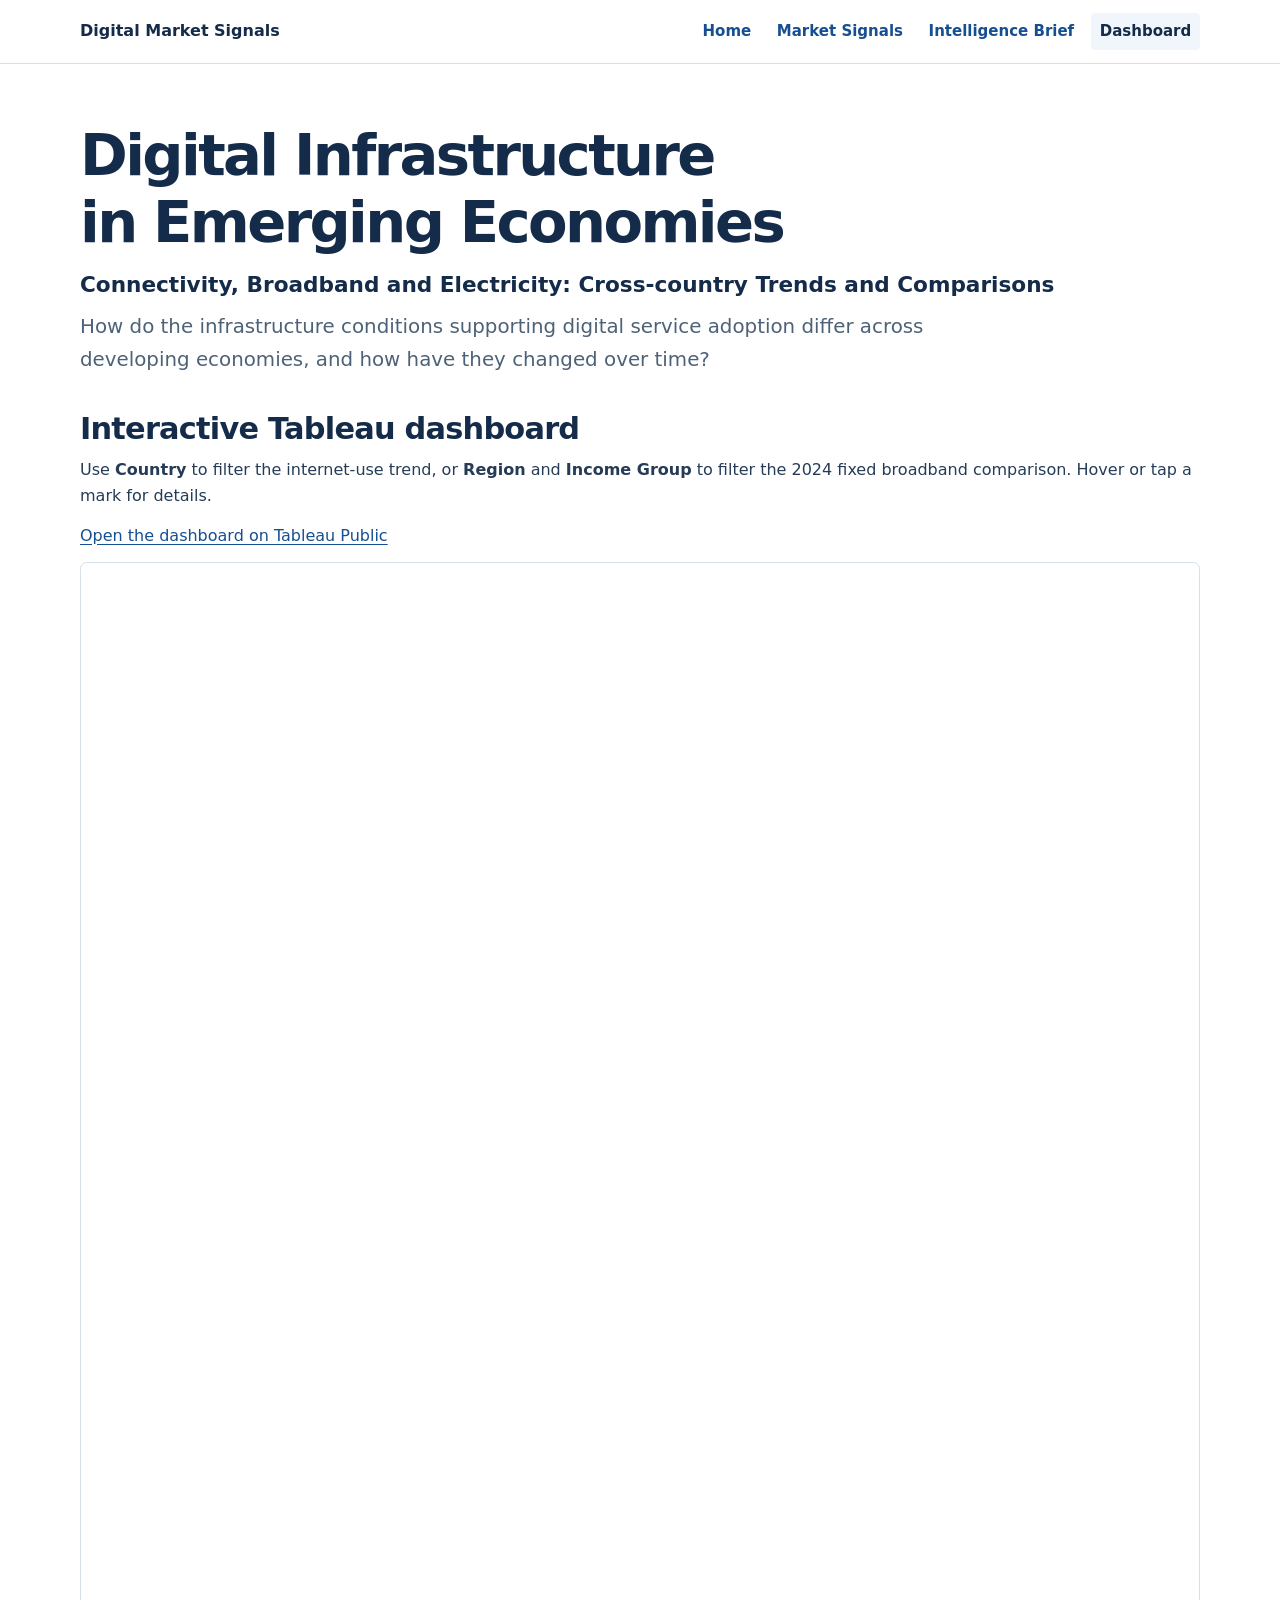
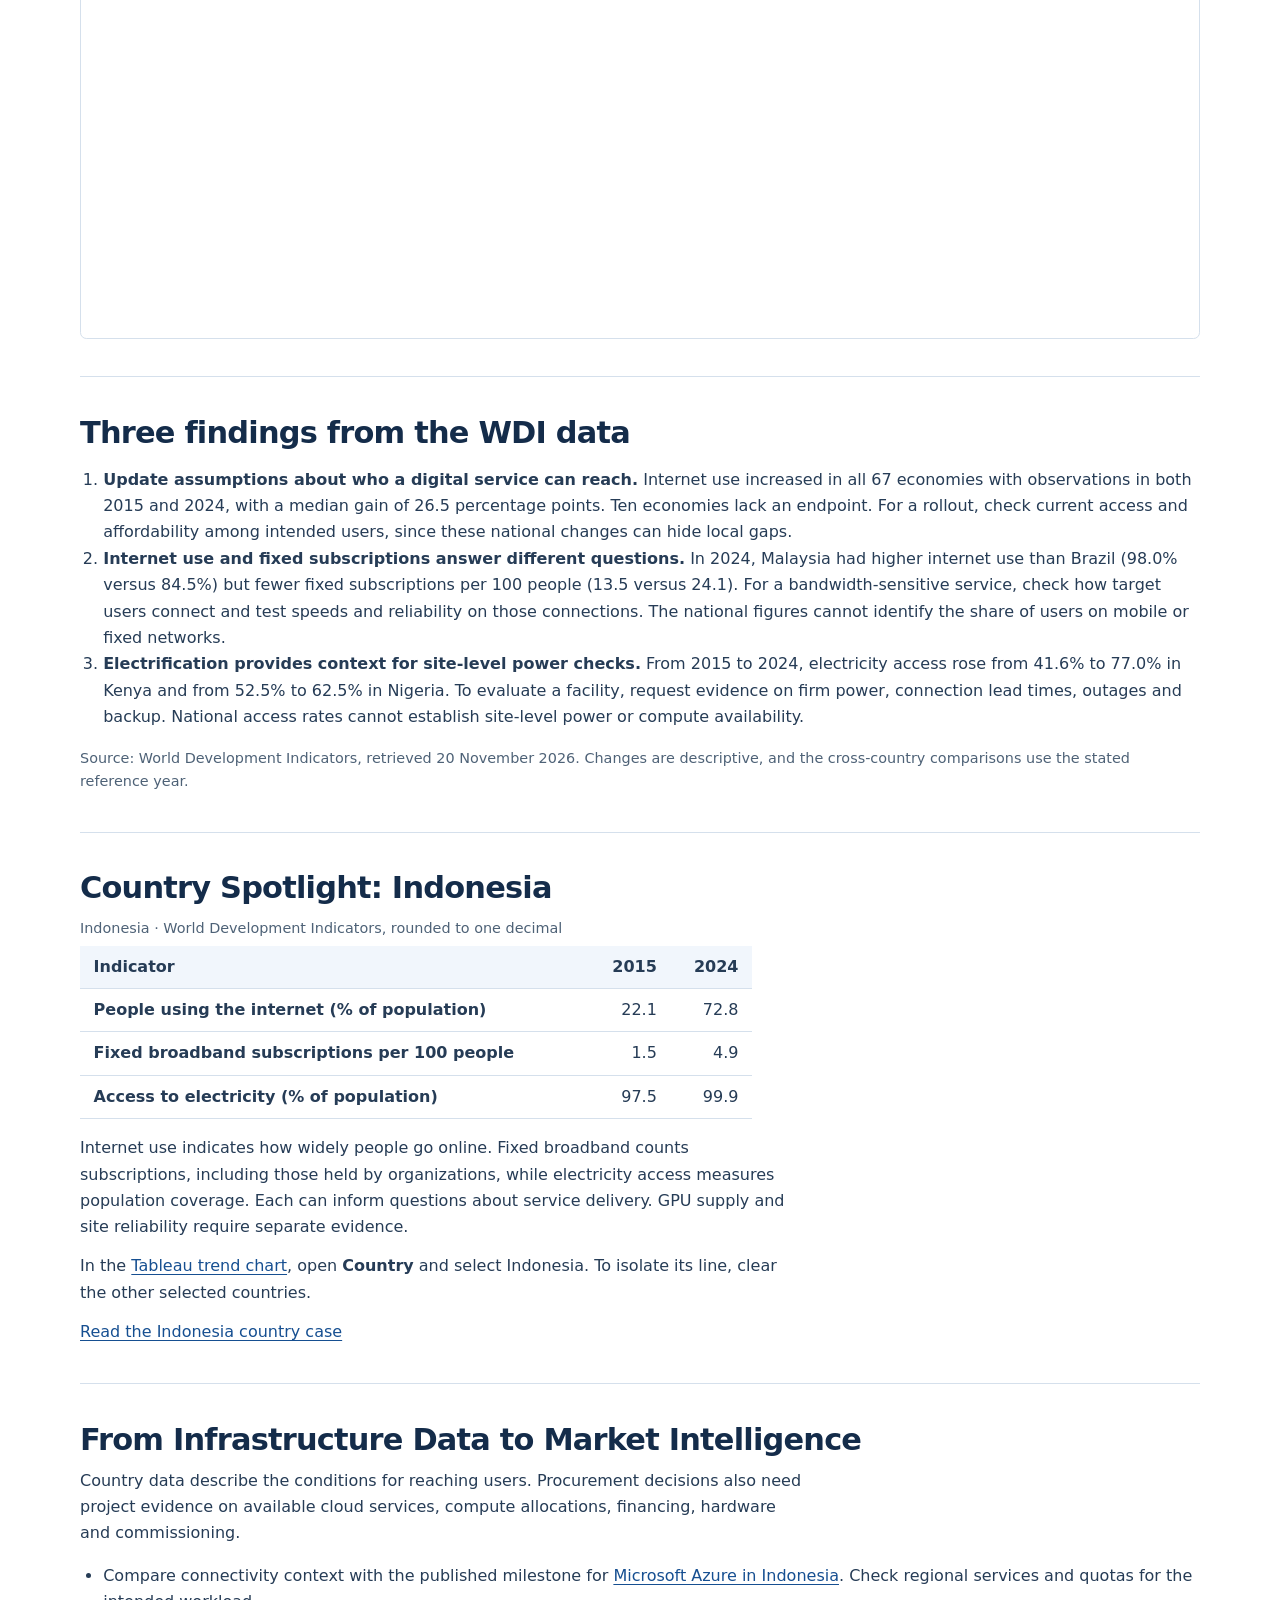
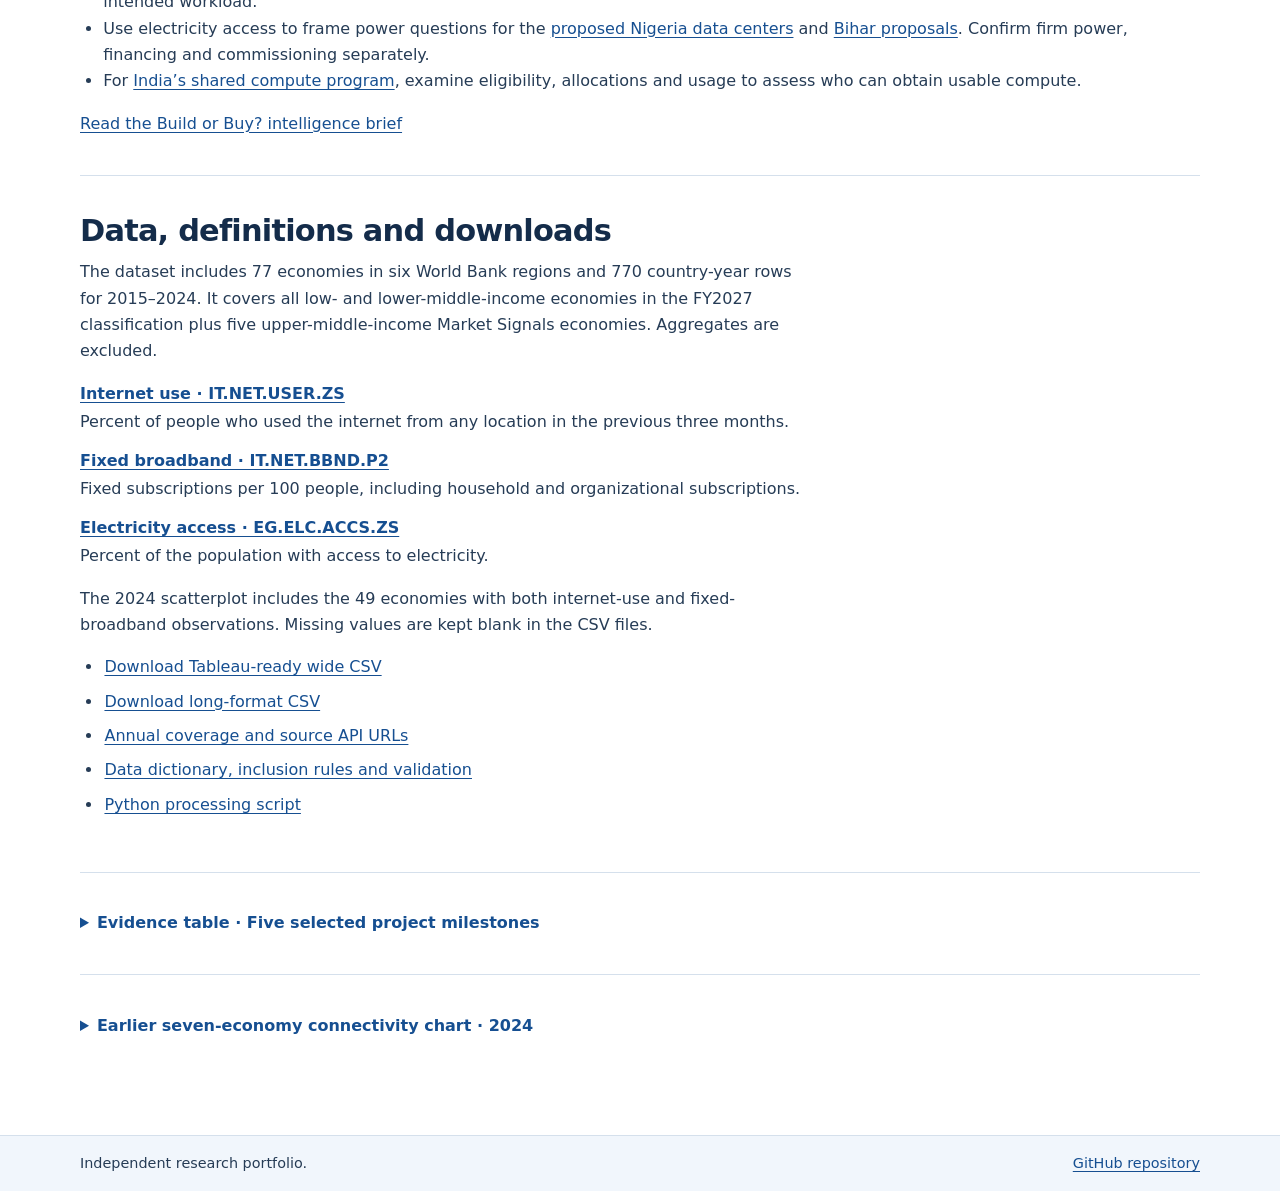
==== data-explorer.html @ e1e19a9b "Publish Indonesia intelligence case and refine portfolio layouts" ====
<!doctype html>
<html lang="en">
<head>
  <meta charset="utf-8">
  <meta name="viewport" content="width=device-width, initial-scale=1">
  <meta name="description" content="Compare connectivity, broadband and electricity trends in 77 low- and middle-income economies using World Development Indicators.">
  <title>Digital Infrastructure Dashboard | Digital Market Signals</title>
  <link rel="stylesheet" href="styles.css?v=6">
  <link rel="canonical" href="https://yx-12345.github.io/digital-market-signals/data-explorer.html">
  <script defer src="explorer.js?v=3"></script>
</head>
<body>
  <a class="skip" href="#main">Skip to content</a>
  <header class="site-header">
    <div class="wrap header-inner">
      <a class="wordmark" href="./">Digital Market Signals</a>
      <nav aria-label="Main navigation" class="site-nav">
        <a href="./">Home</a>
        <a href="market-signals.html">Market Signals</a>
        <a href="https://yx-12345.github.io/digital-market-signals/intelligence-brief.html">Intelligence Brief</a>
        <a href="data-explorer.html" aria-current="page">Dashboard</a>
      </nav>
    </div>
  </header>
  <main class="wrap page" id="main" tabindex="-1">
    <header class="page-intro">
      <h1>Digital Infrastructure in Emerging Economies</h1>
      <p class="focus">Connectivity, Broadband and Electricity: Cross-country Trends and Comparisons</p>
      <p class="lede">How do the infrastructure conditions supporting digital service adoption differ across developing economies, and how have they changed over time?</p>
    </header>

    <section class="section tableau-section" aria-labelledby="tableau-title">
      <h2 id="tableau-title">Interactive Tableau dashboard</h2>
      <p>Use <strong>Country</strong> to filter the internet-use trend, or <strong>Region</strong> and <strong>Income Group</strong> to filter the 2024 fixed broadband comparison. Hover or tap a mark for details.</p>
      <p><a href="https://public.tableau.com/app/profile/yu1607/viz/DigitalInfrastructureinEmergingEconomies/Dashboard1">Open the dashboard on Tableau Public</a></p>
      <iframe class="tableau-frame" src="https://public.tableau.com/views/DigitalInfrastructureinEmergingEconomies/Dashboard1?:embed=y&amp;:showVizHome=n&amp;:tabs=n" title="Interactive Tableau dashboard: Digital Infrastructure in Emerging Economies" width="1100" height="1377" allowfullscreen></iframe>
    </section>

    <section class="section" aria-labelledby="wdi-findings">
      <h2 id="wdi-findings">Three findings from the WDI data</h2>
      <ol class="findings">
        <li><strong>Update assumptions about who a digital service can reach.</strong> Internet use increased in all 67 economies with observations in both 2015 and 2024, with a median gain of 26.5 percentage points. Ten economies lack an endpoint. For a rollout, check current access and affordability among intended users, since these national changes can hide local gaps.</li>
        <li><strong>Internet use and fixed subscriptions answer different questions.</strong> In 2024, Malaysia had higher internet use than Brazil (98.0% versus 84.5%) but fewer fixed subscriptions per 100 people (13.5 versus 24.1). For a bandwidth-sensitive service, check how target users connect and test speeds and reliability on those connections. The national figures cannot identify the share of users on mobile or fixed networks.</li>
        <li><strong>Electrification provides context for site-level power checks.</strong> From 2015 to 2024, electricity access rose from 41.6% to 77.0% in Kenya and from 52.5% to 62.5% in Nigeria. To evaluate a facility, request evidence on firm power, connection lead times, outages and backup. National access rates cannot establish site-level power or compute availability.</li>
      </ol>
      <p class="metadata">Source: World Development Indicators, retrieved 20 November 2026. Changes are descriptive, and the cross-country comparisons use the stated reference year.</p>
    </section>

    <section class="section compact" id="indonesia-spotlight" aria-labelledby="indonesia-spotlight-title">
      <h2 id="indonesia-spotlight-title">Country Spotlight: Indonesia</h2>
      <table class="spotlight-table">
        <caption class="metadata">Indonesia · World Development Indicators, rounded to one decimal</caption>
        <thead><tr><th scope="col">Indicator</th><th scope="col">2015</th><th scope="col">2024</th></tr></thead>
        <tbody>
          <tr><th scope="row">People using the internet (% of population)</th><td>22.1</td><td>72.8</td></tr>
          <tr><th scope="row">Fixed broadband subscriptions per 100 people</th><td>1.5</td><td>4.9</td></tr>
          <tr><th scope="row">Access to electricity (% of population)</th><td>97.5</td><td>99.9</td></tr>
        </tbody>
      </table>
      <p>Internet use indicates how widely people go online. Fixed broadband counts subscriptions, including those held by organizations, while electricity access measures population coverage. Each can inform questions about service delivery. GPU supply and site reliability require separate evidence.</p>
      <p>In the <a href="#tableau-title">Tableau trend chart</a>, open <strong>Country</strong> and select Indonesia. To isolate its line, clear the other selected countries.</p>
      <p><a href="intelligence-brief.html#indonesia-case">Read the Indonesia country case</a></p>
    </section>

    <section class="section compact" aria-labelledby="market-context">
      <h2 id="market-context">From Infrastructure Data to Market Intelligence</h2>
      <p>Country data describe the conditions for reaching users. Procurement decisions also need project evidence on available cloud services, compute allocations, financing, hardware and commissioning.</p>
      <ul>
        <li>Compare connectivity context with the published milestone for <a href="signal.html?id=indonesia-azure-region">Microsoft Azure in Indonesia</a>. Check regional services and quotas for the intended workload.</li>
        <li>Use electricity access to frame power questions for the <a href="signal.html?id=nigeria-ustda-afridata-feasibility-2026">proposed Nigeria data centers</a> and <a href="signal.html?id=india-ctrls-bihar-data-center">Bihar proposals</a>. Confirm firm power, financing and commissioning separately.</li>
        <li>For <a href="signal.html?id=india-ai-compute-portal">India’s shared compute program</a>, examine eligibility, allocations and usage to assess who can obtain usable compute.</li>
      </ul>
      <p><a href="https://yx-12345.github.io/digital-market-signals/intelligence-brief.html">Read the Build or Buy? intelligence brief</a></p>
    </section>

    <section class="section compact" aria-labelledby="data-heading">
      <h2 id="data-heading">Data, definitions and downloads</h2>
      <p>The dataset includes 77 economies in six World Bank regions and 770 country-year rows for 2015–2024. It covers all low- and lower-middle-income economies in the FY2027 classification plus five upper-middle-income Market Signals economies. Aggregates are excluded.</p>
      <dl class="definitions">
        <dt><a href="https://databank.worldbank.org/metadataglossary/world-development-indicators/series/IT.NET.USER.ZS">Internet use · IT.NET.USER.ZS</a></dt>
        <dd>Percent of people who used the internet from any location in the previous three months.</dd>
        <dt><a href="https://databank.worldbank.org/metadataglossary/world-development-indicators/series/IT.NET.BBND.P2">Fixed broadband · IT.NET.BBND.P2</a></dt>
        <dd>Fixed subscriptions per 100 people, including household and organizational subscriptions.</dd>
        <dt><a href="https://databank.worldbank.org/metadataglossary/world-development-indicators/series/EG.ELC.ACCS.ZS">Electricity access · EG.ELC.ACCS.ZS</a></dt>
        <dd>Percent of the population with access to electricity.</dd>
      </dl>
      <p>The 2024 scatterplot includes the 49 economies with both internet-use and fixed-broadband observations. Missing values are kept blank in the CSV files.</p>
      <ul class="source-list">
        <li><a href="data/processed/wdi_tableau.csv" download>Download Tableau-ready wide CSV</a></li>
        <li><a href="data/processed/wdi_long.csv" download>Download long-format CSV</a></li>
        <li><a href="data/processed/wdi_coverage.json">Annual coverage and source API URLs</a></li>
        <li><a href="https://github.com/YX-12345/digital-market-signals/blob/main/docs/wdi-data.md">Data dictionary, inclusion rules and validation</a></li>
        <li><a href="https://github.com/YX-12345/digital-market-signals/blob/main/scripts/prepare_wdi.py">Python processing script</a></li>
      </ul>
    </section>

    <details class="section archive">
      <summary id="infrastructure-title">Evidence table · Five selected project milestones</summary>
      <p>These curated examples compare the milestone supported by each record. They do not measure total national capacity, market coverage or AI readiness.</p>
      <p class="table-hint">Scroll the table horizontally to see the evidence links.</p>
      <div class="table-scroll" role="region" aria-labelledby="infrastructure-title" tabindex="0">
        <table class="comparison-table case-table">
          <thead><tr><th scope="col">Economy and access route</th><th scope="col">Supported milestone</th><th scope="col">Evidence</th></tr></thead>
          <tbody>
            <tr><th scope="row">Indonesia · commercial cloud</th><td>Operational. Microsoft reported general availability in April 2025. Workload-specific services and quotas need checking.</td><td><a href="signal.html?id=indonesia-azure-region">Indonesia Central record</a></td></tr>
            <tr><th scope="row">India · shared compute</th><td>Program launched. The March 2025 government release describes subsidized access. Realized allocations and wait times are separate questions.</td><td><a href="signal.html?id=india-ai-compute-portal">AI Compute Portal record</a></td></tr>
            <tr><th scope="row">India · local infrastructure</th><td>Proposed. An October letter of intent and a November report identify different Bihar sites. The published evidence does not resolve the relationship.</td><td><a href="signal.html?id=india-ctrls-bihar-data-center">Bihar proposals record</a></td></tr>
            <tr><th scope="row">Nigeria · local infrastructure</th><td>Feasibility study funded. USTDA announced study funding in September 2026 for two proposed sites.</td><td><a href="signal.html?id=nigeria-ustda-afridata-feasibility-2026">AFRIDATA study record</a></td></tr>
            <tr><th scope="row">Kenya · local infrastructure</th><td>Proposed, with a later delay reported. The cited evidence establishes neither commissioning nor cancellation.</td><td><a href="signal.html?id=kenya-g42-olkaria-plan">Olkaria proposal record</a></td></tr>
          </tbody>
        </table>
      </div>
    </details>

    <details class="section archive">
      <summary>Earlier seven-economy connectivity chart · 2024</summary>
      <section class="explorer panel" aria-labelledby="chart-title">
      <h2 id="chart-title">Connectivity context · Individuals using the Internet</h2>
      <p class="metadata">Share of population (%) · 2024 · World Development Indicators / ITU</p>
      <p>This measures internet use among individuals. It does not measure cloud capacity or access to AI compute.</p>
      <form id="country-form" hidden>
        <fieldset>
          <legend>Choose countries</legend>
          <div id="country-options" class="country-options"></div>
        </fieldset>
        <button type="reset">Select all countries</button>
      </form>
      <p id="chart-status" class="result-count" role="status"></p>
      <figure aria-labelledby="chart-title" hidden>
        <div id="chart" aria-hidden="true"></div>
        <figcaption>Bars use a fixed 0–100% scale. Values are rounded to one decimal place.</figcaption>
      </figure>
      <div id="chart-table"></div>
      <p id="chart-fallback">The interactive chart is unavailable. Enable JavaScript or reload to try again. <a href="internet-use-2024.csv">Download the source observations</a>.</p>
      </section>
    </details>

  </main>
  <footer class="site-footer">
    <div class="wrap footer-inner">
      <p>Independent research portfolio.</p>
      <a href="https://github.com/YX-12345/digital-market-signals">GitHub repository</a>
    </div>
  </footer>
</body>
</html>
---- styles.css ----
:root {
  color-scheme: light;
  --ink: #142c4a;
  --text: #263c56;
  --muted: #4e6277;
  --link: #164f91;
  --line: #d5e0ec;
  --light: #f1f6fc;
  --white: #fff;
}
*, *::before, *::after { box-sizing: border-box; }
[hidden] { display: none !important; }
body { margin: 0; background: var(--white); color: var(--text); font: 1rem/1.65 system-ui, sans-serif; }
h1, h2, h3 { color: var(--ink); line-height: 1.17; margin: 0 0 .65rem; }
h1 { font-size: clamp(2rem, 4.8vw, 3.6rem); letter-spacing: -.045em; text-wrap: balance; }
h2 { font-size: clamp(1.4rem, 2.65vw, 1.9rem); letter-spacing: -.026em; }
h3 { font-size: 1.15rem; }
p { margin: 0 0 .8rem; }
p:last-child { margin-bottom: 0; }
a { color: var(--link); text-underline-offset: .18em; }
a:hover { text-decoration-thickness: .14em; }
:focus-visible { outline: 3px solid #1c67b0; outline-offset: 3px; }
.wrap { width: min(70rem, calc(100% - 2 * clamp(1rem, 4vw, 3rem))); margin-inline: auto; }
.skip { position: absolute; top: .5rem; left: .5rem; z-index: 2; padding: .5rem .75rem; background: var(--white); transform: translateY(-160%); }
.skip:focus { transform: none; }
.site-header { border-bottom: 1px solid var(--line); }
.header-inner, .footer-inner { display: flex; justify-content: space-between; align-items: center; gap: .55rem 1.5rem; }
.header-inner { padding-block: .8rem; flex-wrap: wrap; }
.wordmark { color: var(--ink); font-weight: 790; text-decoration: none; }
.site-nav { display: flex; flex-wrap: wrap; gap: .2rem .5rem; }
.site-nav a { padding: .4rem .55rem; border-radius: .25rem; font-size: .9375rem; font-weight: 650; text-decoration: none; }
.site-nav a[aria-current] { background: var(--light); color: var(--ink); }
.site-nav a:hover { text-decoration: underline; }
.page { padding-block: clamp(2rem, 4.5vw, 3.8rem); min-height: 73vh; }
.hero { padding-bottom: clamp(1.55rem, 3vw, 2.3rem); border-bottom: 2px solid var(--ink); }
.hero h1 { margin-bottom: .4rem; }
.eyebrow { margin-bottom: .55rem; color: var(--link); font-size: .875rem; font-weight: 750; }
.focus { color: var(--ink); font-weight: 720; font-size: clamp(1.06rem, 2.1vw, 1.35rem); margin-bottom: .55rem; }
.lede { max-width: 67ch; color: var(--muted); font-size: clamp(1.08rem, 2vw, 1.24rem); }
.muted, .metadata, figcaption { color: var(--muted); }
.metadata, figcaption, .source-line { font-size: .9rem; }
.page-intro { margin-bottom: 1.65rem; }
.section { padding-block: clamp(1.4rem, 3vw, 2.35rem); }
.section + .section { border-top: 1px solid var(--line); }
.compact > p { max-width: 71ch; }
.takeaways { display: grid; grid-template-columns: repeat(3, minmax(0, 1fr)); gap: 1.3rem; list-style: none; margin: 1rem 0 0; padding: 0; }
.takeaways li { display: flex; flex-direction: column; align-items: flex-start; padding-inline-start: .95rem; border-inline-start: 3px solid #b4ccea; }
.takeaways h3 { line-height: 1.3; margin-bottom: .4rem; }
.takeaways p { margin-bottom: .55rem; }
.takeaways .implication { color: var(--muted); }
.takeaways a { margin-top: auto; font-weight: 650; }
.feature {
  display: grid;
  gap: 1.35rem;
  align-items: start;
  background: var(--light);
  padding: clamp(1.15rem, 3vw, 2rem);
  border-radius: .55rem;
}
.feature h2 { max-width: 28ch; text-wrap: balance; }
.feature p { max-width: 53ch; }
.feature .feature-case { margin-top: .8rem; }
.option-list, .decision-grid { margin: 0; }
.option-list { border-top: 1px solid var(--line); padding-top: 1rem; }
.option-list > div + div { margin-top: .65rem; }
.option-list dt, .decision-grid dt { color: var(--ink); font-weight: 720; }
.option-list dd, .decision-grid dd { margin: .12rem 0 0; }
@media (min-width: 56rem) {
  .feature { grid-template-columns: minmax(0, 1.13fr) minmax(0, 1fr); column-gap: clamp(1.5rem, 4vw, 3rem); }
  .option-list { border-top: 0; padding-top: 0; border-inline-start: 1px solid var(--line); padding-inline-start: clamp(1.5rem, 4vw, 3rem); }
}
.button, button { display: inline-block; width: fit-content; border: 1px solid #9fb8d3; border-radius: .35rem; padding: .5rem .82rem; color: var(--link); background: var(--white); font: inherit; font-weight: 680; text-decoration: none; cursor: pointer; }
.button:hover, button:hover { background: #e8f1fd; }
.button { margin-top: .35rem; }
.button.primary { color: var(--white); background: #164f91; border-color: #164f91; }
.button.primary:hover { background: #0e3b72; }
.cards, .signal-list { display: grid; grid-template-columns: repeat(3, minmax(0, 1fr)); gap: 1rem; margin-block: 1rem; }
.signal-list { grid-template-columns: repeat(2, minmax(0, 1fr)); }
.card, .panel { border: 1px solid var(--line); border-radius: .5rem; padding: clamp(1rem, 2.3vw, 1.45rem); }
.card h2 { font-size: 1.28rem; }
.card .metadata { margin-bottom: .45rem; }
.status { width: fit-content; border-radius: .3rem; background: var(--light); color: #18477a; padding: .15rem .55rem; font-weight: 680; font-size: .9rem; }
.filters { display: grid; grid-template-columns: minmax(0, 1.45fr) repeat(3, minmax(0, 1fr)); gap: .7rem 1rem; align-items: end; background: var(--light); }
.filters label { display: grid; gap: .3rem; font-weight: 650; }
input[type="search"], select { min-width: 0; width: 100%; min-height: 2.75rem; padding: .42rem .55rem; color: var(--ink); border: 1px solid #8fa6bf; border-radius: .3rem; background: var(--white); font: inherit; font-weight: 400; }
.result-count { margin: 1rem 0 .45rem; color: var(--muted); font-weight: 650; }
.prose { max-width: 49rem; }
.prose h1 { text-wrap: pretty; }
.prose h2 { margin-top: 1.7rem; }
.prose li + li, .source-list li + li { margin-top: .5rem; }
.prose li, .source-list li { padding-left: .08rem; }
ol, ul { padding-inline-start: 1.45rem; }
sup { margin-left: .22rem; white-space: nowrap; }
.source-list { overflow-wrap: anywhere; }
.source-list li:target { background: var(--light); }
.back-link { margin-bottom: 1.2rem; }
.definitions dt { font-weight: 750; color: var(--ink); }
.definitions dd { margin: .1rem 0 .8rem; }
.explorer { max-width: 58rem; }
.explorer fieldset { min-width: 0; margin: 1rem 0 .65rem; padding: .55rem .75rem .65rem; border: 1px solid var(--line); border-radius: .25rem; }
.explorer legend { font-weight: 650; }
.country-options { display: flex; flex-wrap: wrap; gap: .3rem 1rem; }
.country-options label { display: flex; align-items: center; gap: .3rem; min-height: 2rem; cursor: pointer; }
input[type="checkbox"] { accent-color: #164f91; width: 1.05rem; height: 1.05rem; }
figure { margin: 0; }
.chart-row, .chart-axis { display: grid; grid-template-columns: minmax(4.75rem, 6.4rem) minmax(0, 1fr) minmax(3.1rem, 4rem); gap: .5rem; align-items: center; }
.chart-row { margin-bottom: .45rem; font-size: .925rem; }
.bar-track { height: 1.15rem; border-left: 1px solid var(--ink); background: repeating-linear-gradient(to right, var(--light) 0, var(--light) calc(25% - 1px), #cbd9e8 calc(25% - 1px), #cbd9e8 25%); }
.bar-fill { height: 100%; background: #2564a7; border-radius: 0 .15rem .15rem 0; }
.chart-value { text-align: right; font-variant-numeric: tabular-nums; }
.chart-ticks { grid-column: 2; display: flex; justify-content: space-between; border-top: 1px solid #9fb2c7; color: var(--muted); font-size: .8rem; }
figcaption { margin-top: .75rem; }
.chart-data { margin-top: 1rem; }
.chart-data summary { cursor: pointer; font-weight: 650; width: fit-content; }
table { border-collapse: collapse; margin-top: .45rem; }
th, td { border-bottom: 1px solid var(--line); padding: .25rem .65rem; text-align: left; }
td { text-align: right; font-variant-numeric: tabular-nums; }
.site-footer { border-top: 1px solid var(--line); background: var(--light); }
.footer-inner { flex-wrap: wrap; padding-block: 1rem; font-size: .9rem; }
.footer-inner p { margin: 0; max-width: 74ch; }
@media (max-width: 53rem) { .filters { grid-template-columns: repeat(2, minmax(0, 1fr)); } }
@media (max-width: 43rem) {
  .takeaways, .cards, .signal-list { grid-template-columns: 1fr; }
  .header-inner { align-items: flex-start; flex-direction: column; }
  .site-nav { margin-left: -.48rem; }
  .site-nav a { padding-inline: .48rem; }
}
@media (max-width: 30rem) { .filters { grid-template-columns: 1fr; } }

.record-dates { margin-bottom: .35rem; }
.record-dates time { white-space: nowrap; }
.source-line { overflow-wrap: anywhere; }
.brief { max-width: 64rem; }
.brief > .page-intro h1 { font-size: clamp(2rem, 3.7vw, 2.7rem); line-height: 1.14; max-width: 40ch; text-wrap: balance; }
.brief > .page-intro .metadata { margin-bottom: .35rem; }
.brief > p, .brief > ul, .brief > ol.findings, .brief-summary > p, .country-case > p, .country-case > ul { max-width: 74ch; }
.brief-summary { background: var(--light); }
.brief-summary h2, .digest .section h2 { margin-top: 0; }
.decision-grid { display: grid; gap: .85rem 1.25rem; margin-top: 1.1rem; }
.decision-grid > div { border-top: 1px solid var(--line); padding-top: .65rem; }
@media (min-width: 50rem) {
  .decision-grid { grid-template-columns: repeat(3, minmax(0, 1fr)); }
}
.country-case { margin-top: 2rem; padding-block: 1.55rem .25rem; border-top: 2px solid var(--ink); scroll-margin-top: 1rem; }
.country-case > h2 { margin-top: 0; max-width: 40ch; text-wrap: balance; }
.country-case > h3 { margin-top: 1.15rem; }
.case-question { color: var(--muted); font-size: 1.1rem; }
.case-links { font-size: .9375rem; }
.table-scroll { overflow-x: auto; border: 1px solid var(--line); border-radius: .4rem; }
.comparison-table { margin: 0; min-width: 43rem; width: 100%; }
.comparison-table th, .comparison-table td {
  text-align: left;
  vertical-align: top;
  padding: .65rem .75rem;
  font-variant-numeric: normal;
  line-height: 1.5;
}
.comparison-table thead { background: var(--light); }
.comparison-table tbody tr:last-child > * { border-bottom: 0; }
.comparison-table tbody th { width: 18%; color: var(--ink); }
.case-table { min-width: 36rem; }
.case-table tbody th { width: 24%; }
.case-table tbody td:last-child { width: 23%; }
.table-hint { display: none; color: var(--muted); font-size: .9rem; }
.infrastructure { padding-top: 0; }
.infrastructure > p { max-width: 75ch; }
.digest .section { padding-block: 1.1rem; }
.digest .section:first-of-type { border-top: 1px solid var(--line); }
@media (max-width: 48rem) {
  .table-hint { display: block; }
}
@media (max-width: 24rem) {
  .chart-row, .chart-axis { grid-template-columns: 4.55rem minmax(0, 1fr) 2.9rem; gap: .35rem; }
  .chart-ticks span:nth-child(2), .chart-ticks span:nth-child(4) { display: none; }
}

.byline { color: var(--ink); font-weight: 650; }
.project-note { font-size: .9rem; }
.action-links { display: flex; flex-wrap: wrap; gap: .5rem; }
.action-links .button { margin-top: 0; }
.tableau-section { padding-top: .5rem; }
.tableau-frame { display: block; width: 100%; border: 1px solid var(--line); border-radius: .4rem; }
.spotlight-table { width: min(100%, 42rem); margin-block: .7rem 1rem; }
.spotlight-table caption { text-align: left; padding-bottom: .3rem; }
.spotlight-table thead { background: var(--light); }
.spotlight-table th, .spotlight-table td { padding: .5rem clamp(.45rem, 1.4vw, .85rem); }
.spotlight-table thead th:not(:first-child) { text-align: right; }
.archive > summary { cursor: pointer; color: var(--link); font-weight: 650; }
.archive[open] > summary { margin-bottom: .75rem; }
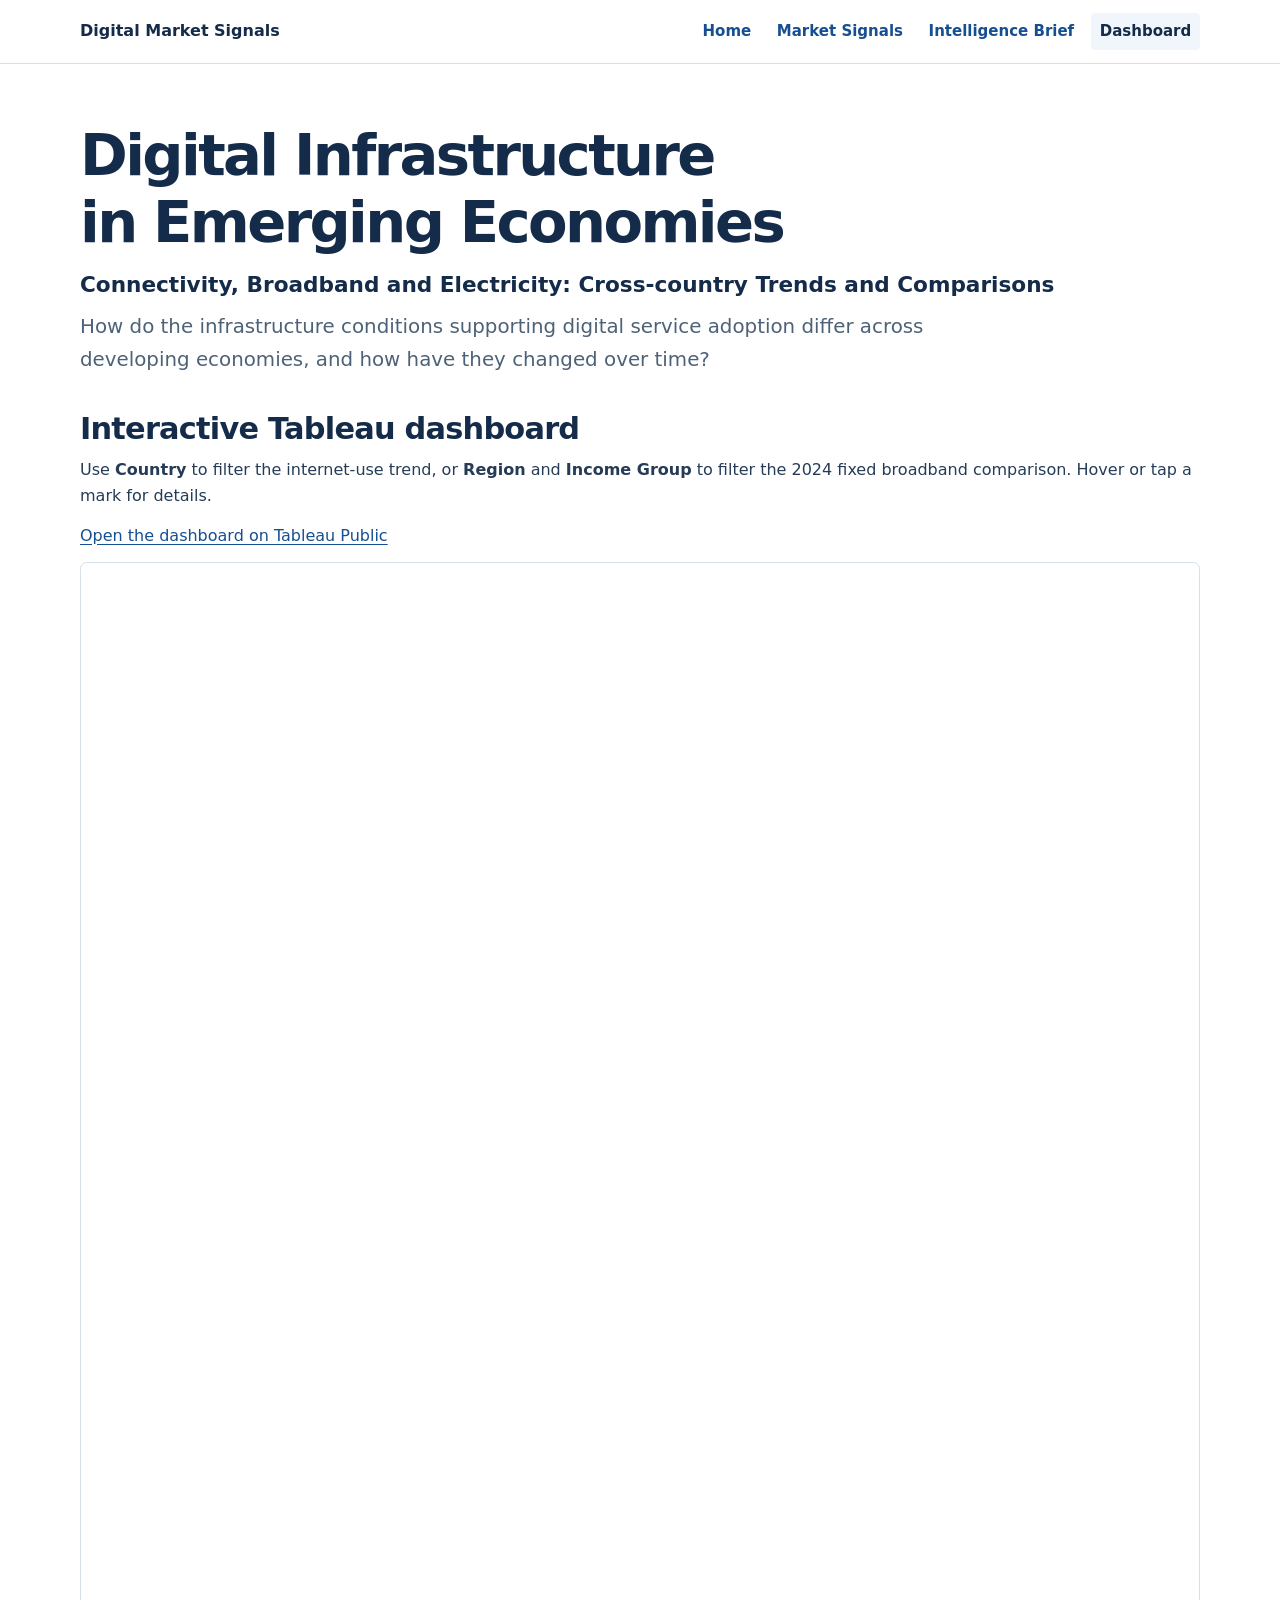
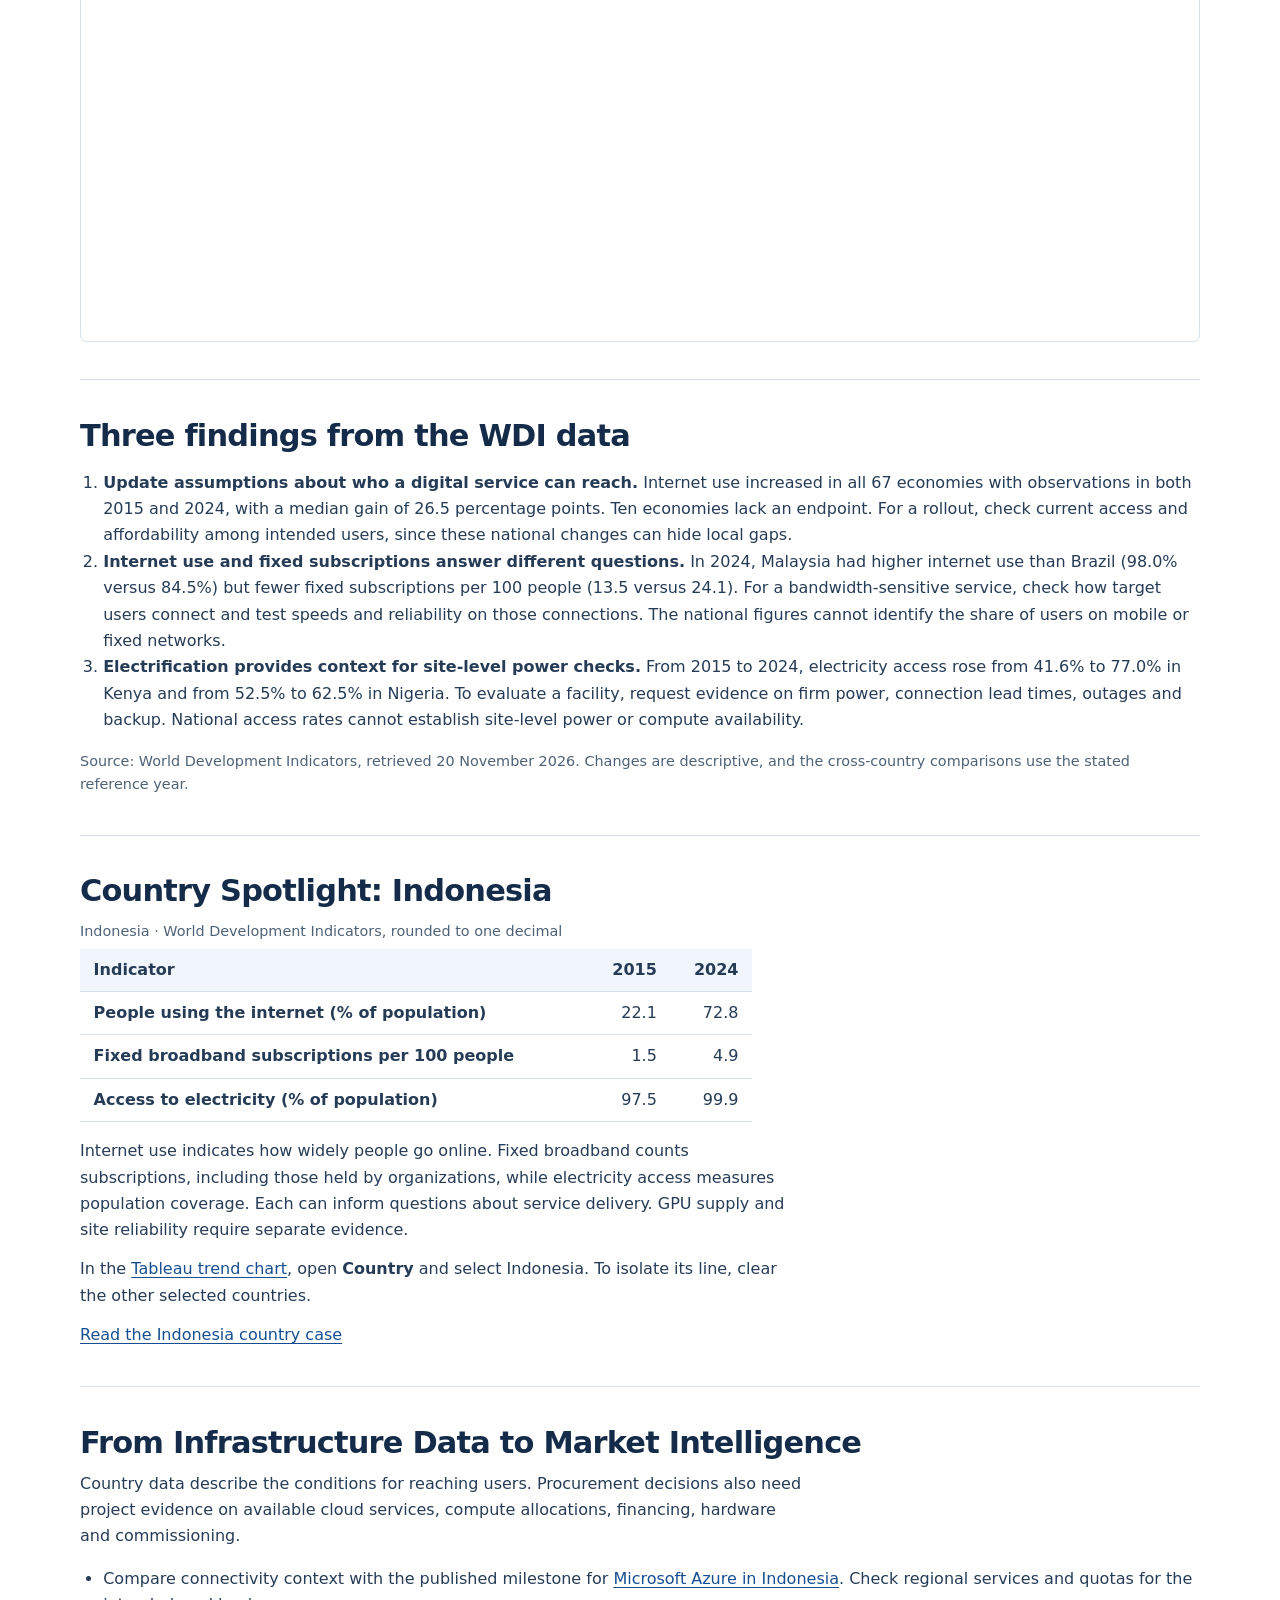
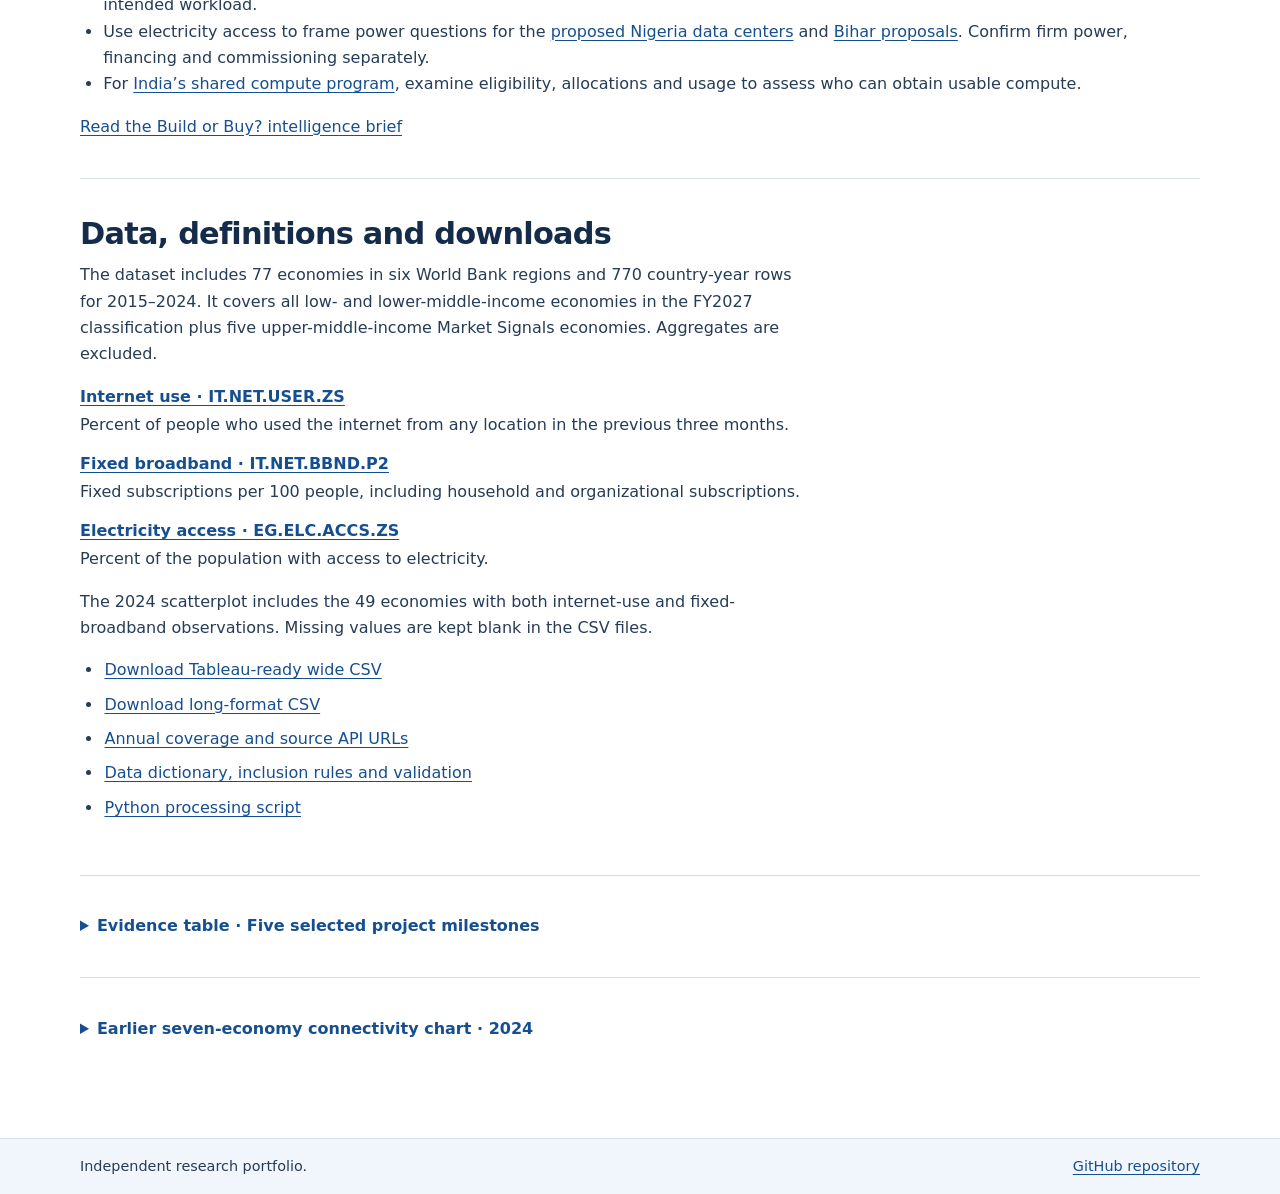
==== commit 23f1f11d: "Fit the existing Tableau embed to tablet and phone widths" ====
--- a/data-explorer.html
+++ b/data-explorer.html
@@ -7,7 +7,7 @@
   <title>Digital Infrastructure Dashboard | Digital Market Signals</title>
   <link rel="stylesheet" href="styles.css?v=6">
   <link rel="canonical" href="https://yx-12345.github.io/digital-market-signals/data-explorer.html">
-  <script defer src="explorer.js?v=3"></script>
+  <script defer src="explorer.js?v=4"></script>
 </head>
 <body>
   <a class="skip" href="#main">Skip to content</a>
@@ -33,7 +33,7 @@
       <h2 id="tableau-title">Interactive Tableau dashboard</h2>
       <p>Use <strong>Country</strong> to filter the internet-use trend, or <strong>Region</strong> and <strong>Income Group</strong> to filter the 2024 fixed broadband comparison. Hover or tap a mark for details.</p>
       <p><a href="https://public.tableau.com/app/profile/yu1607/viz/DigitalInfrastructureinEmergingEconomies/Dashboard1">Open the dashboard on Tableau Public</a></p>
-      <iframe class="tableau-frame" src="https://public.tableau.com/views/DigitalInfrastructureinEmergingEconomies/Dashboard1?:embed=y&amp;:showVizHome=n&amp;:tabs=n" title="Interactive Tableau dashboard: Digital Infrastructure in Emerging Economies" width="1100" height="1377" allowfullscreen></iframe>
+      <iframe class="tableau-frame" src="https://public.tableau.com/views/DigitalInfrastructureinEmergingEconomies/Dashboard1?:embed=y&amp;:showVizHome=n&amp;:tabs=n" title="Interactive Tableau dashboard: Digital Infrastructure in Emerging Economies" width="1100" height="1380" allowfullscreen></iframe>
     </section>
 
     <section class="section" aria-labelledby="wdi-findings">
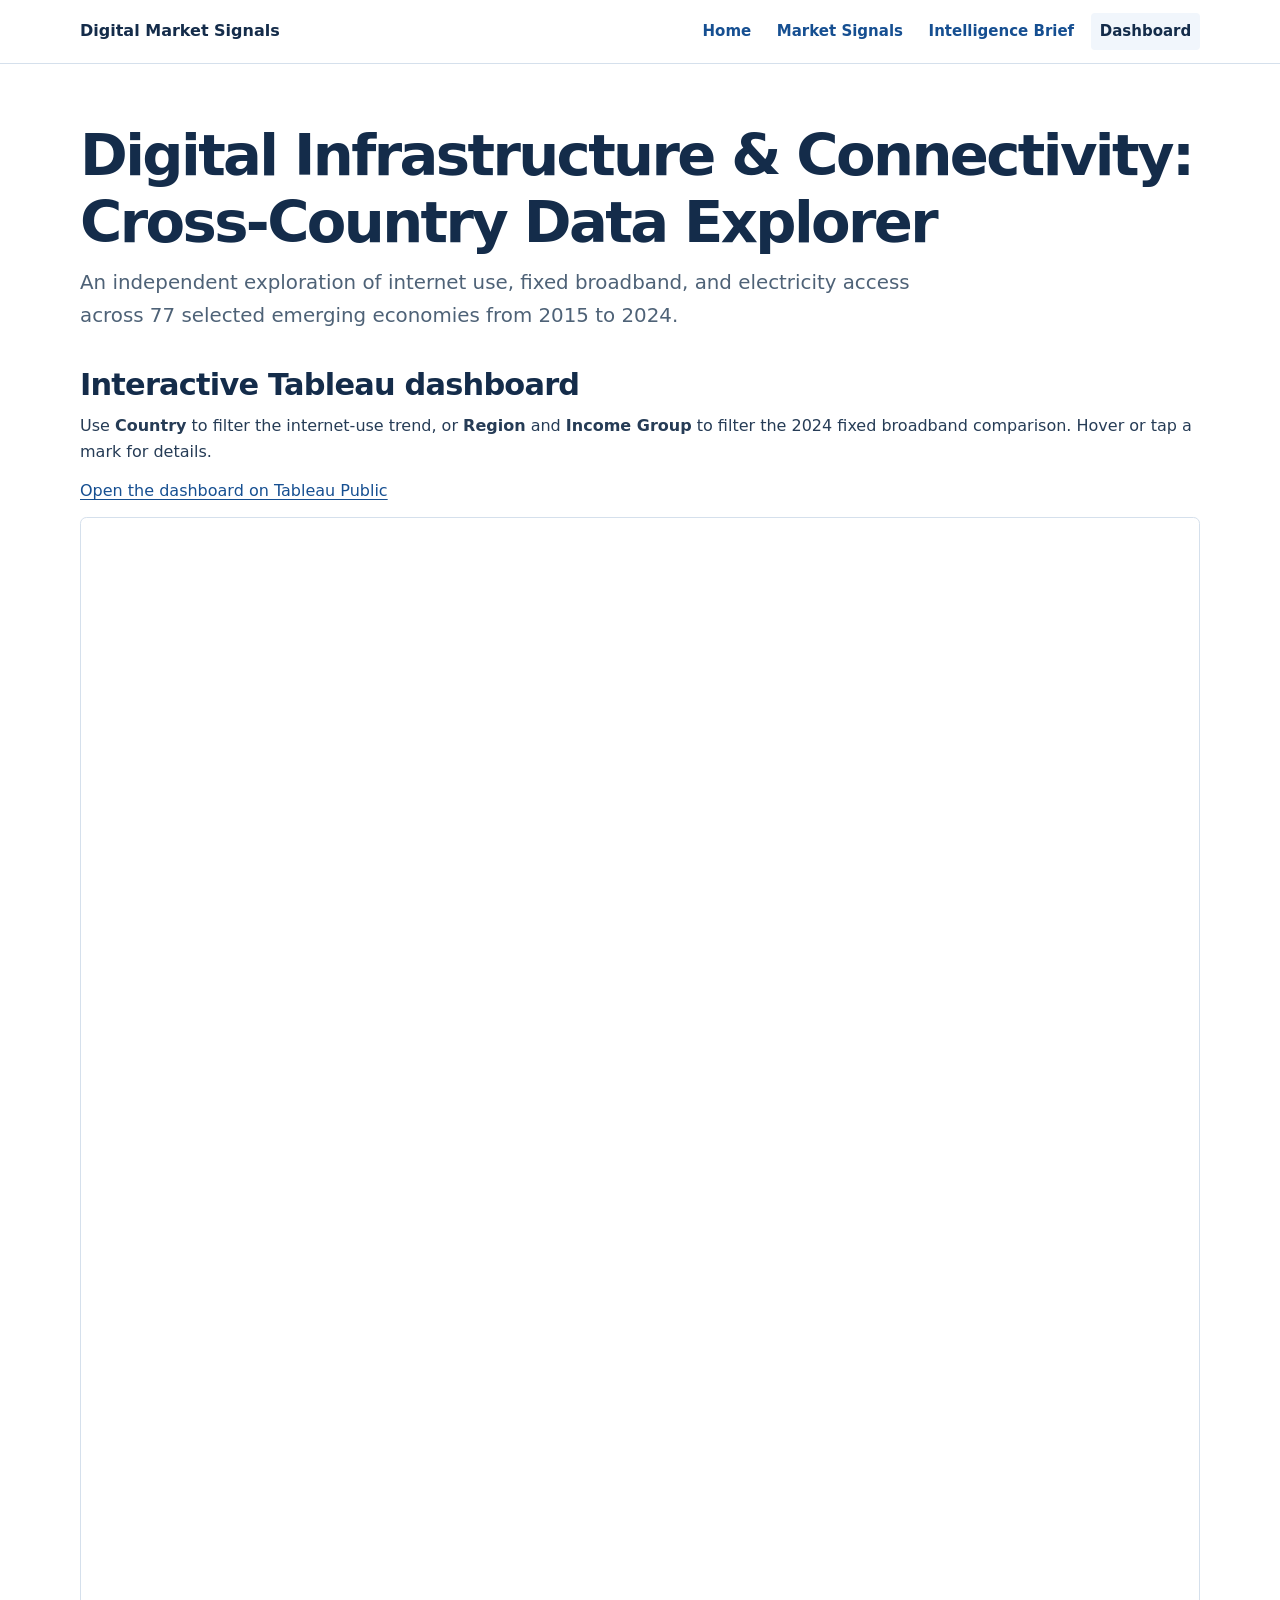
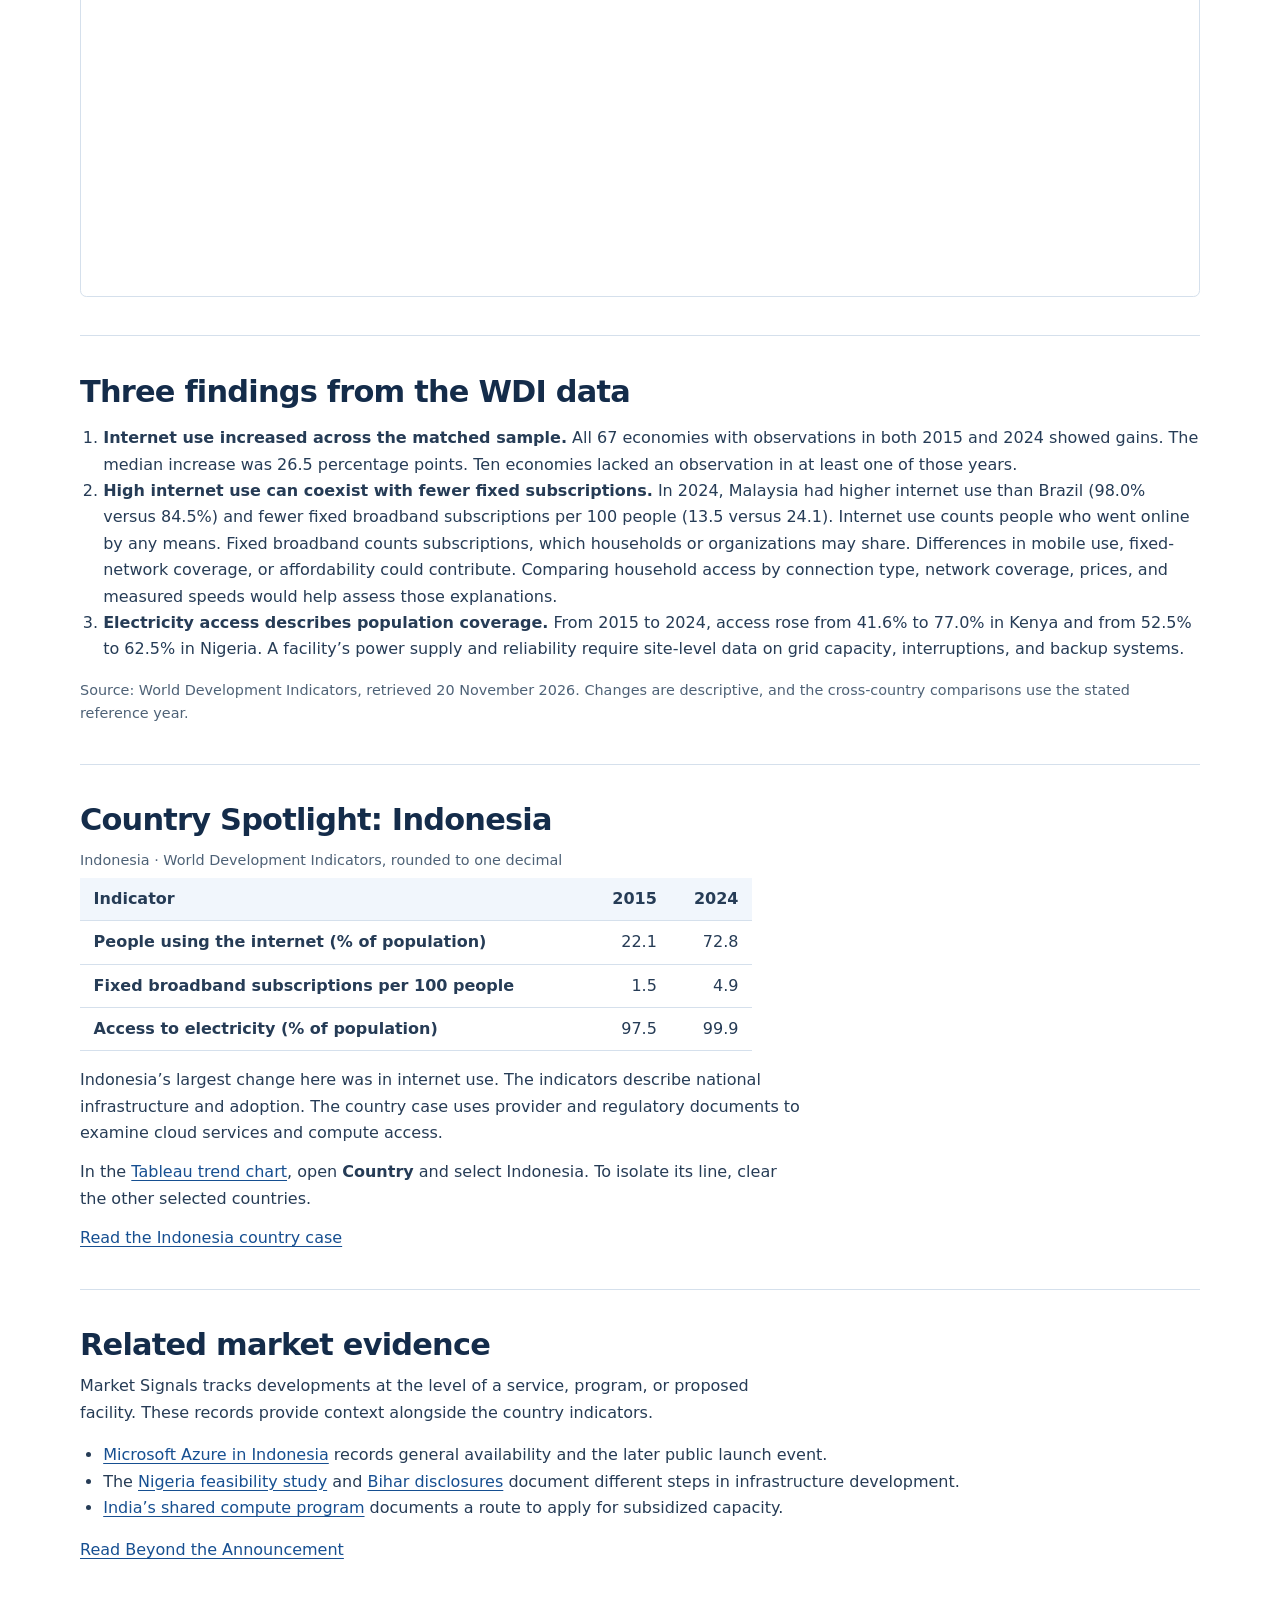
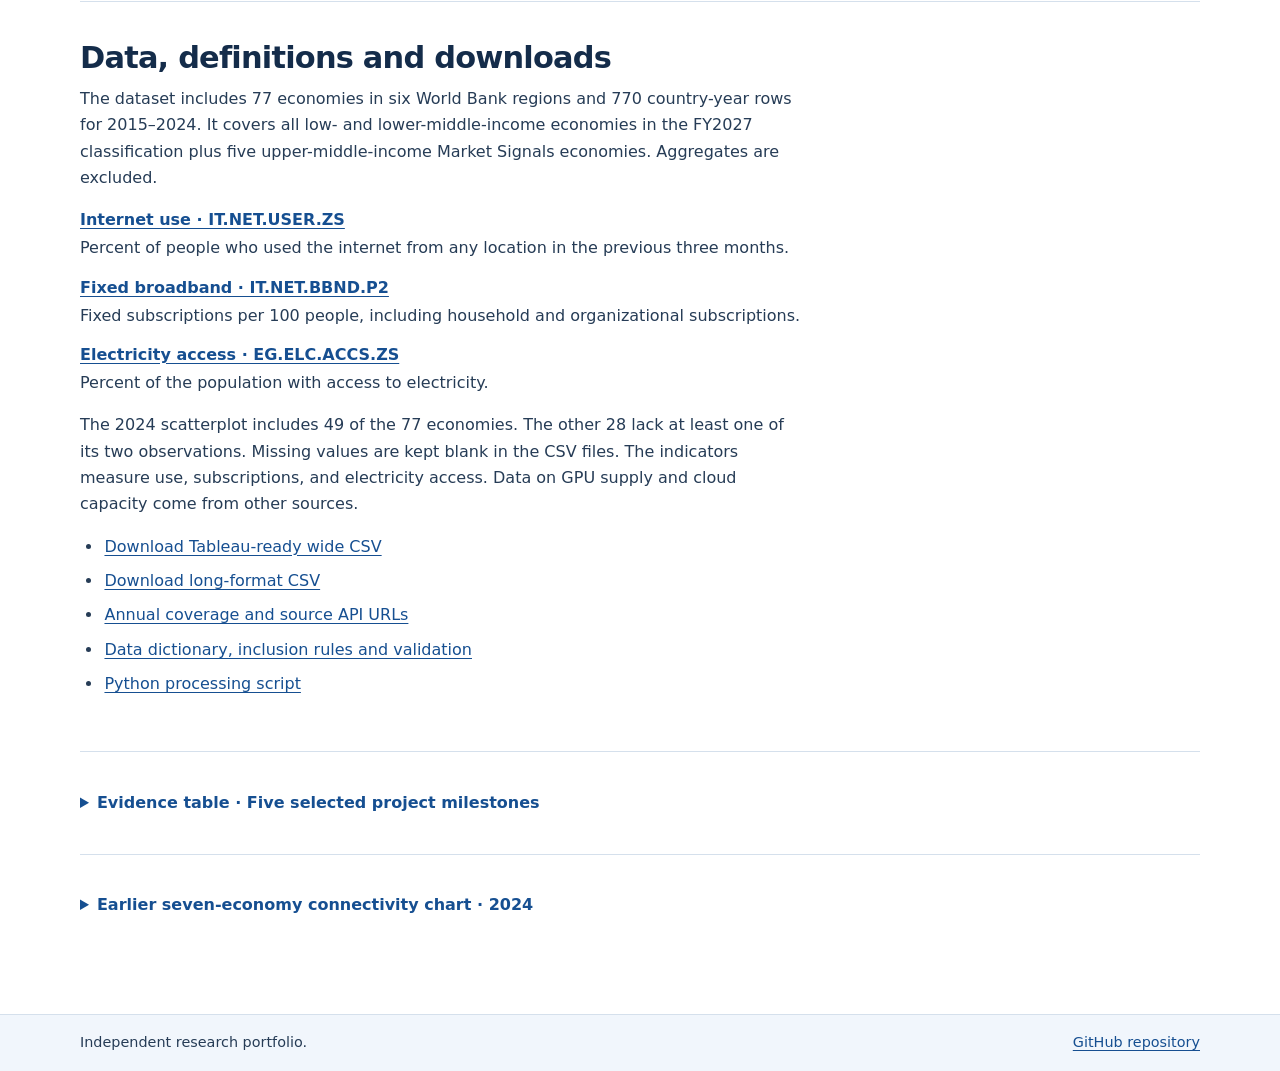
==== commit cb17c6fc: "Refine the editorial framing and evidence across Digital Market Signals" ====
--- a/data-explorer.html
+++ b/data-explorer.html
@@ -3,8 +3,8 @@
 <head>
   <meta charset="utf-8">
   <meta name="viewport" content="width=device-width, initial-scale=1">
-  <meta name="description" content="Compare connectivity, broadband and electricity trends in 77 low- and middle-income economies using World Development Indicators.">
-  <title>Digital Infrastructure Dashboard | Digital Market Signals</title>
+  <meta name="description" content="An independent exploration of internet use, fixed broadband, and electricity access in 77 economies using World Development Indicators.">
+  <title>Digital Infrastructure &amp; Connectivity: Cross-Country Data Explorer | Digital Market Signals</title>
   <link rel="stylesheet" href="styles.css?v=6">
   <link rel="canonical" href="https://yx-12345.github.io/digital-market-signals/data-explorer.html">
   <script defer src="explorer.js?v=4"></script>
@@ -24,9 +24,8 @@
   </header>
   <main class="wrap page" id="main" tabindex="-1">
     <header class="page-intro">
-      <h1>Digital Infrastructure in Emerging Economies</h1>
-      <p class="focus">Connectivity, Broadband and Electricity: Cross-country Trends and Comparisons</p>
-      <p class="lede">How do the infrastructure conditions supporting digital service adoption differ across developing economies, and how have they changed over time?</p>
+      <h1>Digital Infrastructure &amp; Connectivity: Cross-Country Data Explorer</h1>
+      <p class="lede">An independent exploration of internet use, fixed broadband, and electricity access across 77 selected emerging economies from 2015 to 2024.</p>
     </header>
 
     <section class="section tableau-section" aria-labelledby="tableau-title">
@@ -39,9 +38,9 @@
     <section class="section" aria-labelledby="wdi-findings">
       <h2 id="wdi-findings">Three findings from the WDI data</h2>
       <ol class="findings">
-        <li><strong>Update assumptions about who a digital service can reach.</strong> Internet use increased in all 67 economies with observations in both 2015 and 2024, with a median gain of 26.5 percentage points. Ten economies lack an endpoint. For a rollout, check current access and affordability among intended users, since these national changes can hide local gaps.</li>
-        <li><strong>Internet use and fixed subscriptions answer different questions.</strong> In 2024, Malaysia had higher internet use than Brazil (98.0% versus 84.5%) but fewer fixed subscriptions per 100 people (13.5 versus 24.1). For a bandwidth-sensitive service, check how target users connect and test speeds and reliability on those connections. The national figures cannot identify the share of users on mobile or fixed networks.</li>
-        <li><strong>Electrification provides context for site-level power checks.</strong> From 2015 to 2024, electricity access rose from 41.6% to 77.0% in Kenya and from 52.5% to 62.5% in Nigeria. To evaluate a facility, request evidence on firm power, connection lead times, outages and backup. National access rates cannot establish site-level power or compute availability.</li>
+        <li><strong>Internet use increased across the matched sample.</strong> All 67 economies with observations in both 2015 and 2024 showed gains. The median increase was 26.5 percentage points. Ten economies lacked an observation in at least one of those years.</li>
+        <li><strong>High internet use can coexist with fewer fixed subscriptions.</strong> In 2024, Malaysia had higher internet use than Brazil (98.0% versus 84.5%) and fewer fixed broadband subscriptions per 100 people (13.5 versus 24.1). Internet use counts people who went online by any means. Fixed broadband counts subscriptions, which households or organizations may share. Differences in mobile use, fixed-network coverage, or affordability could contribute. Comparing household access by connection type, network coverage, prices, and measured speeds would help assess those explanations.</li>
+        <li><strong>Electricity access describes population coverage.</strong> From 2015 to 2024, access rose from 41.6% to 77.0% in Kenya and from 52.5% to 62.5% in Nigeria. A facility’s power supply and reliability require site-level data on grid capacity, interruptions, and backup systems.</li>
       </ol>
       <p class="metadata">Source: World Development Indicators, retrieved 20 November 2026. Changes are descriptive, and the cross-country comparisons use the stated reference year.</p>
     </section>
@@ -57,20 +56,20 @@
           <tr><th scope="row">Access to electricity (% of population)</th><td>97.5</td><td>99.9</td></tr>
         </tbody>
       </table>
-      <p>Internet use indicates how widely people go online. Fixed broadband counts subscriptions, including those held by organizations, while electricity access measures population coverage. Each can inform questions about service delivery. GPU supply and site reliability require separate evidence.</p>
+      <p>Indonesia’s largest change here was in internet use. The indicators describe national infrastructure and adoption. The country case uses provider and regulatory documents to examine cloud services and compute access.</p>
       <p>In the <a href="#tableau-title">Tableau trend chart</a>, open <strong>Country</strong> and select Indonesia. To isolate its line, clear the other selected countries.</p>
       <p><a href="intelligence-brief.html#indonesia-case">Read the Indonesia country case</a></p>
     </section>
 
     <section class="section compact" aria-labelledby="market-context">
-      <h2 id="market-context">From Infrastructure Data to Market Intelligence</h2>
-      <p>Country data describe the conditions for reaching users. Procurement decisions also need project evidence on available cloud services, compute allocations, financing, hardware and commissioning.</p>
+      <h2 id="market-context">Related market evidence</h2>
+      <p>Market Signals tracks developments at the level of a service, program, or proposed facility. These records provide context alongside the country indicators.</p>
       <ul>
-        <li>Compare connectivity context with the published milestone for <a href="signal.html?id=indonesia-azure-region">Microsoft Azure in Indonesia</a>. Check regional services and quotas for the intended workload.</li>
-        <li>Use electricity access to frame power questions for the <a href="signal.html?id=nigeria-ustda-afridata-feasibility-2026">proposed Nigeria data centers</a> and <a href="signal.html?id=india-ctrls-bihar-data-center">Bihar proposals</a>. Confirm firm power, financing and commissioning separately.</li>
-        <li>For <a href="signal.html?id=india-ai-compute-portal">India’s shared compute program</a>, examine eligibility, allocations and usage to assess who can obtain usable compute.</li>
+        <li><a href="signal.html?id=indonesia-azure-region">Microsoft Azure in Indonesia</a> records general availability and the later public launch event.</li>
+        <li>The <a href="signal.html?id=nigeria-ustda-afridata-feasibility-2026">Nigeria feasibility study</a> and <a href="signal.html?id=india-ctrls-bihar-data-center">Bihar disclosures</a> document different steps in infrastructure development.</li>
+        <li><a href="signal.html?id=india-ai-compute-portal">India’s shared compute program</a> documents a route to apply for subsidized capacity.</li>
       </ul>
-      <p><a href="https://yx-12345.github.io/digital-market-signals/intelligence-brief.html">Read the Build or Buy? intelligence brief</a></p>
+      <p><a href="https://yx-12345.github.io/digital-market-signals/intelligence-brief.html">Read Beyond the Announcement</a></p>
     </section>
 
     <section class="section compact" aria-labelledby="data-heading">
@@ -84,7 +83,7 @@
         <dt><a href="https://databank.worldbank.org/metadataglossary/world-development-indicators/series/EG.ELC.ACCS.ZS">Electricity access · EG.ELC.ACCS.ZS</a></dt>
         <dd>Percent of the population with access to electricity.</dd>
       </dl>
-      <p>The 2024 scatterplot includes the 49 economies with both internet-use and fixed-broadband observations. Missing values are kept blank in the CSV files.</p>
+      <p>The 2024 scatterplot includes 49 of the 77 economies. The other 28 lack at least one of its two observations. Missing values are kept blank in the CSV files. The indicators measure use, subscriptions, and electricity access. Data on GPU supply and cloud capacity come from other sources.</p>
       <ul class="source-list">
         <li><a href="data/processed/wdi_tableau.csv" download>Download Tableau-ready wide CSV</a></li>
         <li><a href="data/processed/wdi_long.csv" download>Download long-format CSV</a></li>
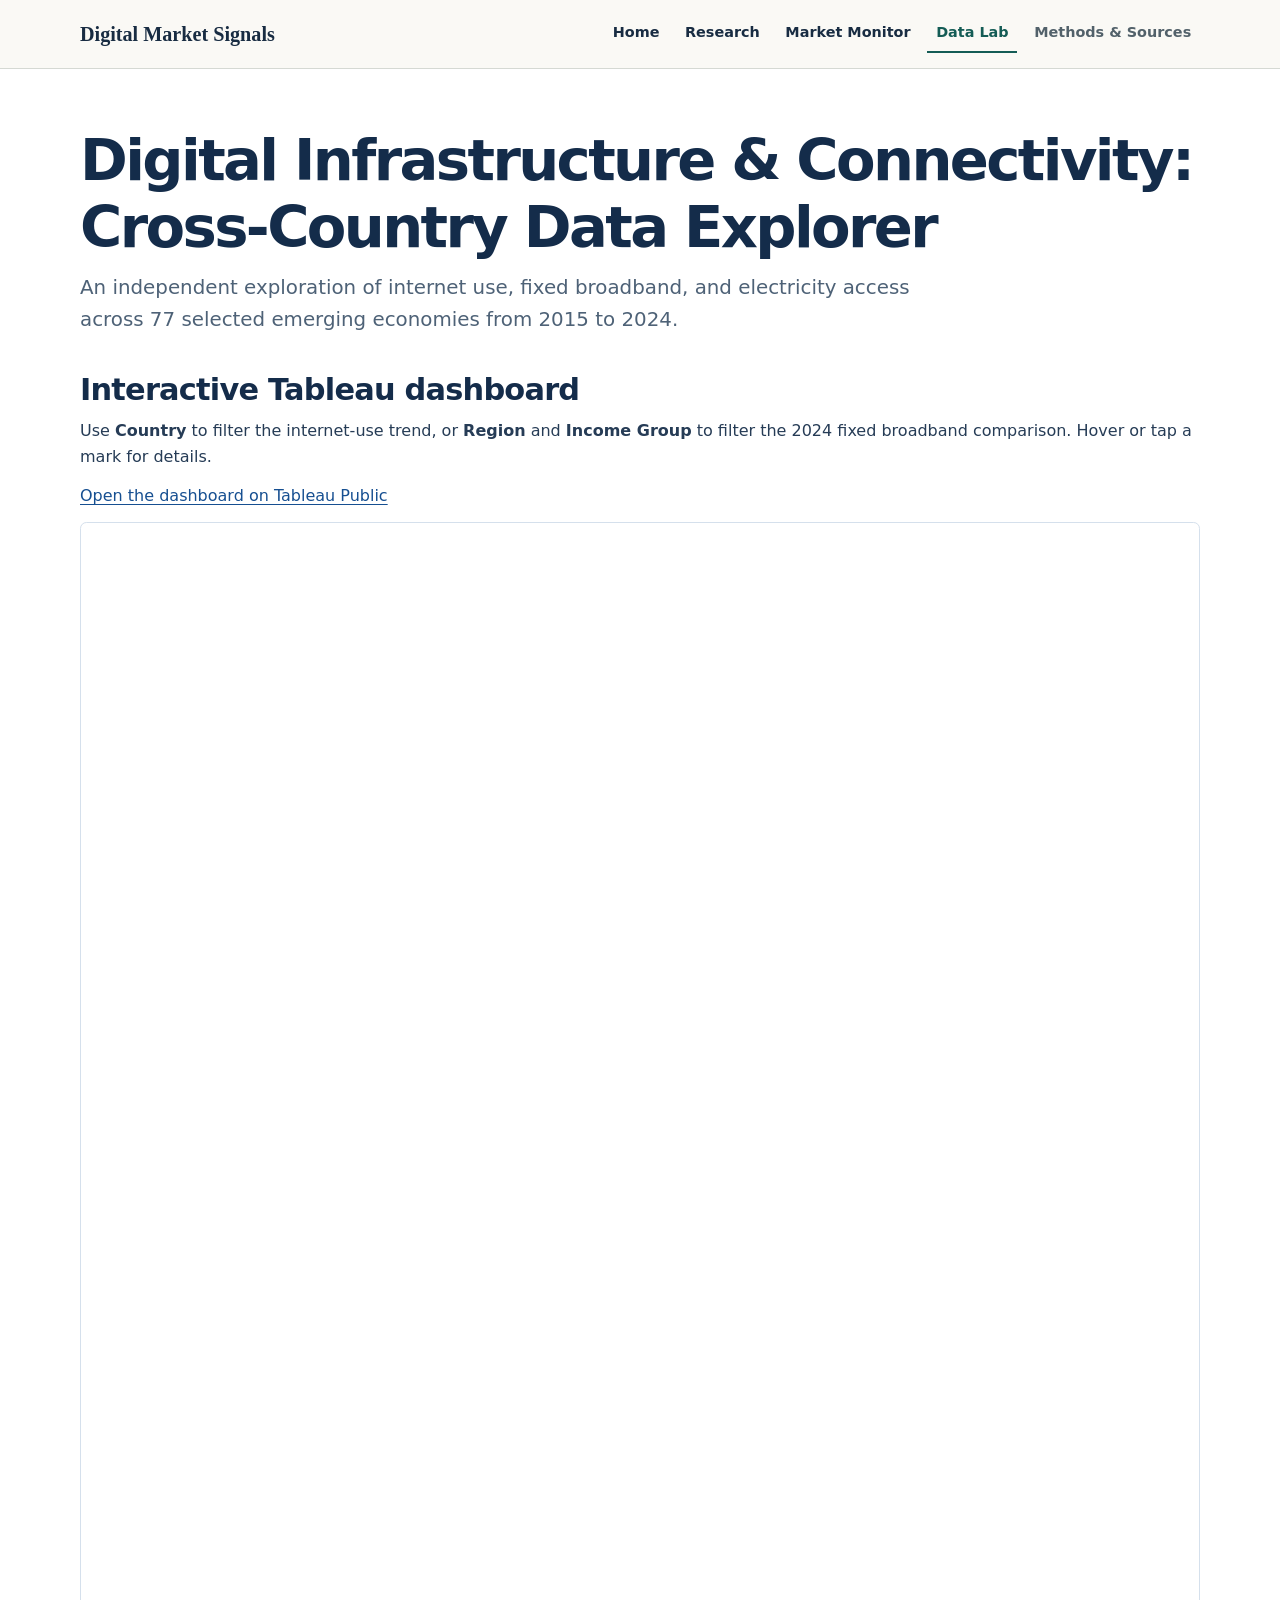
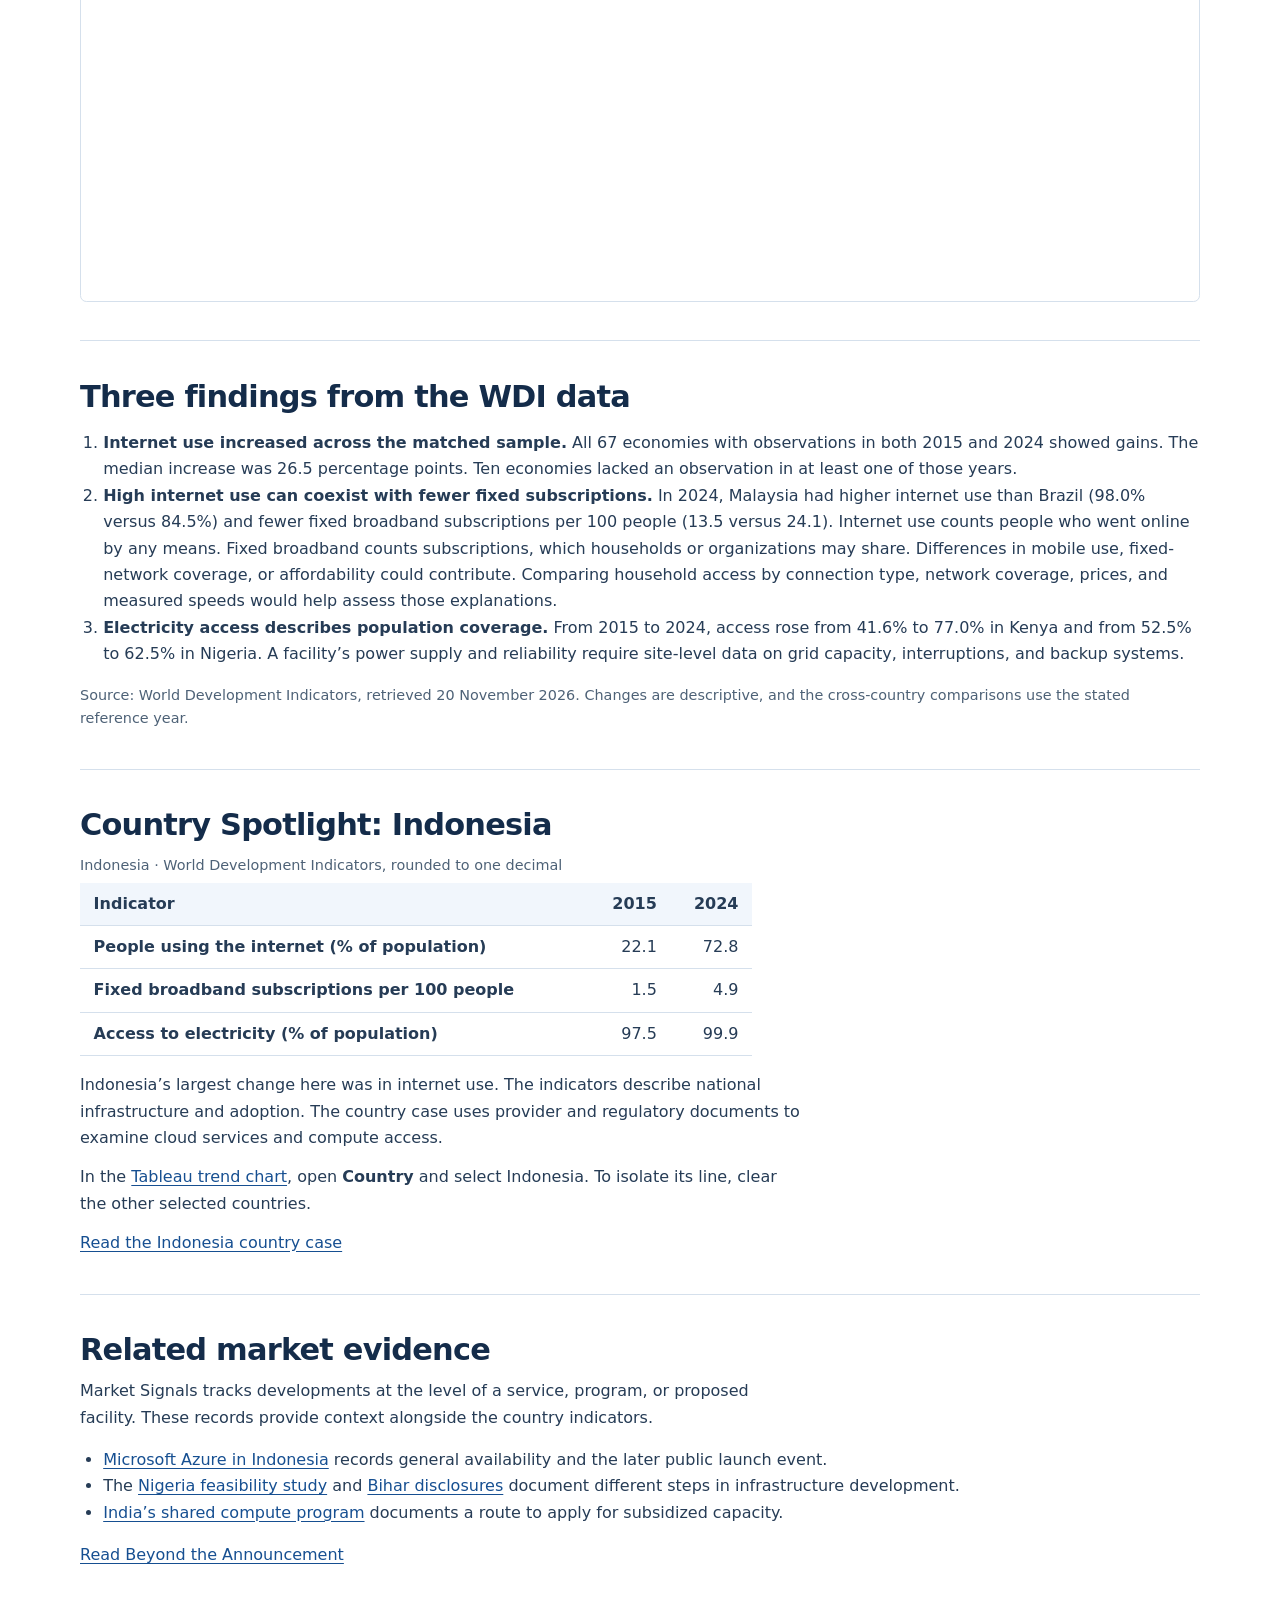
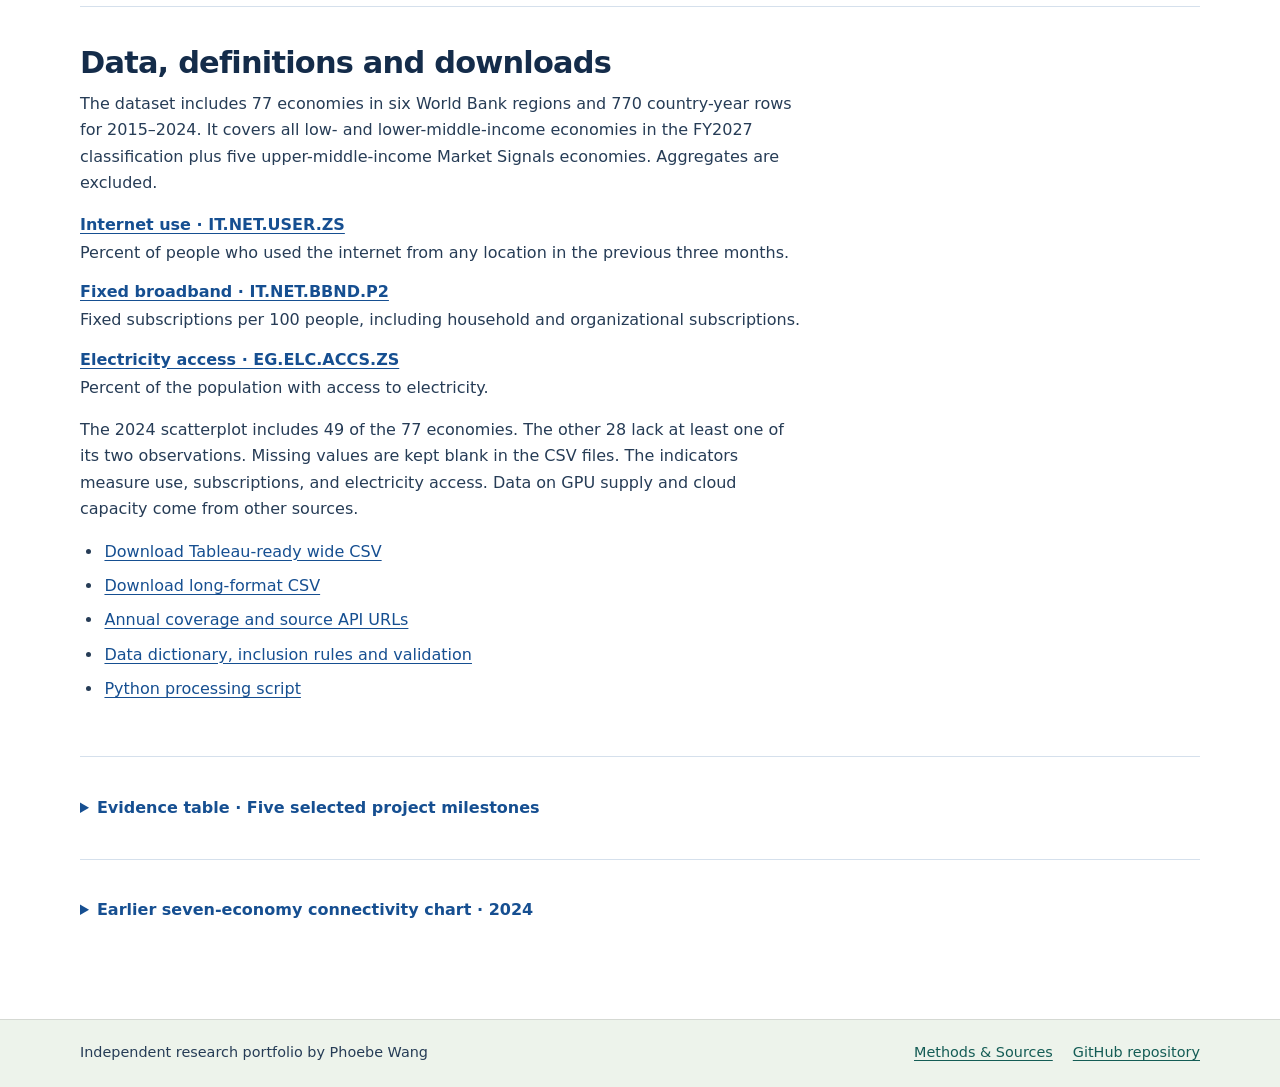
==== commit df3e37de: "Build the Phase 1 IndiaAI research experience" ====
--- a/data-explorer.html
+++ b/data-explorer.html
@@ -8,17 +8,19 @@
   <link rel="stylesheet" href="styles.css?v=6">
   <link rel="canonical" href="https://yx-12345.github.io/digital-market-signals/data-explorer.html">
   <script defer src="explorer.js?v=4"></script>
+  <link rel="stylesheet" href="publication.css?v=1">
 </head>
 <body>
   <a class="skip" href="#main">Skip to content</a>
-  <header class="site-header">
+  <header class="site-header publication-header">
     <div class="wrap header-inner">
       <a class="wordmark" href="./">Digital Market Signals</a>
-      <nav aria-label="Main navigation" class="site-nav">
+      <nav class="site-nav" aria-label="Main navigation">
         <a href="./">Home</a>
-        <a href="market-signals.html">Market Signals</a>
-        <a href="https://yx-12345.github.io/digital-market-signals/intelligence-brief.html">Intelligence Brief</a>
-        <a href="data-explorer.html" aria-current="page">Dashboard</a>
+        <a href="research.html">Research</a>
+        <a href="market-signals.html">Market Monitor</a>
+        <a href="data-explorer.html" aria-current="page">Data Lab</a>
+        <a href="methodology.html" class="secondary-nav">Methods &amp; Sources</a>
       </nav>
     </div>
   </header>
@@ -135,10 +137,13 @@
     </details>
 
   </main>
-  <footer class="site-footer">
+  <footer class="site-footer publication-footer">
     <div class="wrap footer-inner">
-      <p>Independent research portfolio.</p>
-      <a href="https://github.com/YX-12345/digital-market-signals">GitHub repository</a>
+      <p>Independent research portfolio by Phoebe Wang</p>
+      <nav aria-label="Footer">
+        <a href="methodology.html">Methods &amp; Sources</a>
+        <a href="https://github.com/YX-12345/digital-market-signals">GitHub repository</a>
+      </nav>
     </div>
   </footer>
 </body>
--- a/publication.css
+++ b/publication.css
@@ -0,0 +1,144 @@
+:root {
+  --paper: #faf9f5;
+  --surface: #fffefa;
+  --navy: #182c42;
+  --print: #283746;
+  --secondary: #52616a;
+  --rule: #d5d9d3;
+  --teal: #145c55;
+  --pale: #edf3eb;
+  --serif: Georgia, "Times New Roman", serif;
+  --sans: system-ui, -apple-system, BlinkMacSystemFont, sans-serif;
+}
+.publication { background: var(--paper); color: var(--print); }
+.publication h1, .publication h2, .publication h3 { color: var(--navy); font-family: var(--serif); font-weight: 600; }
+.publication p, .publication li { overflow-wrap: break-word; }
+.publication a, .publication-header a, .publication-footer a { color: var(--teal); }
+.publication :focus-visible, .publication-header :focus-visible, .publication-footer :focus-visible { outline: 3px solid #176e66; outline-offset: 4px; }
+.publication-header { background: var(--paper); border-color: var(--rule); }
+.publication-header .header-inner { min-height: 4.25rem; }
+.publication-header .wordmark { font: 700 1.26rem/1.2 var(--serif); color: var(--navy); }
+.publication-header .site-nav a { color: var(--navy); font-size: .9rem; border-radius: 0; border-bottom: 2px solid transparent; }
+.publication-header .site-nav a[aria-current] { color: var(--teal); background: transparent; border-color: var(--teal); }
+.publication-header .site-nav .secondary-nav { color: var(--secondary); }
+.publication-footer { border-color: var(--rule); background: var(--pale); }
+.publication-footer .footer-inner { align-items: baseline; padding-block: 1.35rem; }
+.publication-footer nav { display: flex; flex-wrap: wrap; gap: .35rem 1.25rem; }
+.publication-main { padding-block: clamp(2rem, 4.5vw, 4.35rem); }
+.publication-main [id] { scroll-margin-top: 1.25rem; }
+.publication-main [id]:target { scroll-margin-top: 1.25rem; }
+.kicker { color: var(--teal); font: 750 .75rem/1.4 var(--sans); letter-spacing: .105em; text-transform: uppercase; margin: 0 0 .65rem; }
+.kicker span { color: var(--secondary); margin-inline: .2rem; }
+.publication-main h1 { font-size: clamp(2.35rem, 5.45vw, 4.6rem); line-height: 1.02; letter-spacing: -.049em; margin-bottom: .8rem; }
+.publication-main h2 { font-size: clamp(1.65rem, 3vw, 2.45rem); line-height: 1.12; letter-spacing: -.028em; }
+.publication-main .subtitle { color: var(--secondary); font-size: clamp(1.05rem, 2vw, 1.35rem); line-height: 1.5; max-width: 45ch; }
+.article-meta, .caption { font: 500 .88rem/1.48 var(--sans); color: var(--secondary); }
+.article-meta { margin-top: 1.35rem; }
+.article-meta span { margin-inline: .2rem; }
+.study-hero { display: grid; grid-template-columns: minmax(0, 1fr) minmax(12rem, 16rem); align-items: end; gap: 1.6rem 3rem; }
+.study-hero h1 { max-width: 17ch; text-wrap: pretty; }
+.study-contents { display: flex; flex-direction: column; gap: .45rem; padding: .35rem 0 .35rem 1.1rem; border-inline-start: 1px solid var(--rule); font-size: .9rem; }
+.finding { margin-block: clamp(1.6rem, 3.5vw, 2.65rem) 1.5rem; border-block: 1px solid var(--rule); padding-block: 1.05rem; }
+.finding > p:first-child { font: 1.18rem/1.6 var(--sans); max-width: 79ch; }
+.finding-range { color: var(--teal); font-weight: 780; }
+.evidence-figure { background: var(--surface); border: 1px solid var(--rule); border-top: 3px solid var(--teal); padding: clamp(1rem, 3vw, 2rem); }
+.evidence-figure figcaption { margin: 0; }
+.evidence-figure h2 { margin-bottom: .4rem; }
+.chart-label { color: var(--secondary); font-size: .95rem; }
+.bar-axis, .evidence-bars li { display: grid; grid-template-columns: minmax(5.4rem, 9rem) minmax(0, 1fr) 3.65rem; align-items: center; gap: clamp(.45rem, 1.5vw, 1rem); }
+.bar-axis { margin-top: 1.25rem; color: var(--secondary); font-size: .78rem; font-variant-numeric: tabular-nums; }
+.bar-axis div { display: flex; justify-content: space-between; }
+.evidence-bars { list-style: none; padding: 0; margin: .25rem 0 1.15rem; }
+.evidence-bars li { padding: .3rem 0; line-height: 1.45; }
+.bar-name { font-weight: 650; }
+.evidence-bars strong { text-align: end; font-variant-numeric: tabular-nums; color: var(--navy); }
+.bar-track-main { display: block; height: 1.1rem; background: repeating-linear-gradient(90deg, #ecf0ea 0, #ecf0ea calc(25% - 1px), #cdd8cf calc(25% - 1px), #cdd8cf 25%); }
+.bar-track-main > span { display: block; height: 100%; width: var(--threshold); background: var(--teal); }
+.chart-note { border-top: 1px solid var(--rule); padding-top: .8rem; }
+.research-copy { max-width: 78ch; margin-block: clamp(2.15rem, 5vw, 4rem); }
+.research-copy p:not(.kicker) { line-height: 1.72; }
+.source-ref { margin-inline-start: .15rem; font-size: .875rem; white-space: nowrap; }
+.scenario-section { padding: clamp(1rem, 3.5vw, 2.4rem); border: 1px solid #cbd8cd; background: var(--pale); }
+.section-head > p:last-child { max-width: 68ch; margin-bottom: 1.35rem; }
+.scenario-fallback { border-top: 1px solid var(--rule); padding-top: .75rem; }
+.scenario-layout { display: grid; grid-template-columns: minmax(12rem, .8fr) minmax(0, 1.7fr); gap: clamp(1.3rem, 4vw, 2.6rem); }
+.scenario-controls { min-width: 0; }
+.scenario-controls label { display: block; font-size: .92rem; font-weight: 720; margin-block: .7rem .24rem; }
+.scenario-controls label:first-child { margin-top: 0; }
+.scenario-controls select, .scenario-controls input[type=number] { width: 100%; border: 1px solid #758b83; border-radius: .2rem; background: var(--surface); color: var(--navy); padding: .55rem .65rem; min-height: 2.75rem; font: inherit; }
+.scenario-controls input[type=range] { width: 100%; height: 1.85rem; margin: .55rem 0 .35rem; accent-color: var(--teal); cursor: pointer; }
+.input-error { color: #8b2f1c; font-size: .875rem; }
+.scenario-results { min-width: 0; }
+.scenario-totals { margin: 0; display: grid; grid-template-columns: repeat(3, minmax(0,1fr)); gap: .65rem; border-block: 1px solid #bacac0; padding: .75rem 0; }
+.scenario-totals dt { color: var(--secondary); font: 700 .8rem/1.3 var(--sans); }
+.scenario-totals dd { font: 800 clamp(.98rem, 2vw, 1.24rem)/1.3 var(--sans); margin: .25rem 0 0; color: var(--navy); font-variant-numeric: tabular-nums; overflow-wrap: anywhere; }
+.cost-chart { margin: .65rem 0 .85rem; }
+.cost-chart svg { width: 100%; max-height: 18rem; display: block; overflow: visible; }
+.plot-grid path { fill: none; stroke: #c8d3ca; stroke-width: 1; }
+.plot-grid path.plot-axis { stroke: #70837b; }
+.cost-chart text { fill: var(--secondary); font: 12px var(--sans); }
+.plot-demand, .plot-reserved, .plot-usage { stroke-width: 2.6; }
+.plot-demand { stroke: var(--teal); }
+.plot-reserved { stroke: var(--navy); stroke-dasharray: 8 5; }
+.plot-usage { stroke: #7d6a4b; stroke-dasharray: 2 4; stroke-width: 1.6; }
+.usage-point { fill: #7d6a4b; }
+.crossing-point { fill: var(--surface); stroke: var(--navy); stroke-width: 2; }
+.cost-chart text.cross-label { fill: var(--navy); font-weight: 700; paint-order: stroke; stroke: var(--pale); stroke-width: 4; stroke-linejoin: round; }
+.plot-key { display: flex; gap: .3rem 1rem; flex-wrap: wrap; margin: 0; }
+.plot-key span { display: inline-flex; align-items: center; gap: .35rem; font-size: .8rem; }
+.plot-key i { width: 1rem; border-top: 3px solid var(--teal); }
+.plot-key span:nth-child(2) i { border-top: 3px dashed var(--navy); }
+.plot-key span:nth-child(3) i { border-top: 3px dotted #7d6a4b; }
+.scenario-result { border-top: 1px solid #bacac0; padding-top: .7rem; font-size: .9rem; font-weight: 650; }
+.access-flow { display: flex; flex-wrap: wrap; gap: .35rem 1.35rem; border-block: 1px solid var(--rule); padding: .8rem 0 .8rem 1.3rem; color: var(--teal); font-size: .9rem; font-weight: 700; }
+.access-flow li { margin-right: .4rem; }
+.evidence-matrix, .formula-list { margin: 1rem 0; border-top: 1px solid var(--rule); }
+.evidence-matrix > div, .formula-list > div { display: grid; grid-template-columns: minmax(8rem, 11rem) minmax(0,1fr); gap: .4rem 1rem; padding: .65rem 0; border-bottom: 1px solid var(--rule); }
+.evidence-matrix dt, .formula-list dt { color: var(--navy); font-weight: 720; }
+.evidence-matrix dd, .formula-list dd { margin: 0; }
+.publication-details { border-block: 1px solid var(--rule); padding: .75rem 0; margin: 1.25rem 0; }
+.publication-details summary { cursor: pointer; color: var(--teal); font-weight: 720; }
+.publication-details .table-scroll { margin-top: .65rem; }
+.rate-table { min-width: 35rem; width: 100%; margin: 0; background: var(--surface); font-size: .87rem; white-space: nowrap; }
+.rate-table caption { padding: .45rem .65rem; text-align: left; color: var(--secondary); }
+.rate-table thead th { background: var(--pale); text-align: right; }
+.rate-table thead th:first-child { text-align: left; }
+.rate-table small { display: block; font-weight: 500; color: var(--secondary); }
+.publication-sources { margin-block: .65rem 1.1rem; }
+.publication-sources li { padding: .25rem 0; }
+.publication-sources a { font-weight: 650; }
+.publication-sources span { display: block; color: var(--secondary); font-size: .9rem; }
+.related-article { border-top: 1px solid var(--rule); padding-top: .85rem; }
+.home-lead { display: grid; grid-template-columns: minmax(0,1fr) minmax(0,1.04fr); align-items: start; gap: clamp(1.25rem, 4vw, 4rem); }
+.home-lead > div:first-child { align-self: center; }
+.home-lead h1 { max-width: 11ch; }
+.home-feature { padding: clamp(1.1rem, 3vw, 2rem); background: var(--pale); border-top: 3px solid var(--teal); }
+.range-graphic { margin-top: 1rem; }
+.range-graphic > div { height: .65rem; position: relative; background: #d7e2d8; }
+.range-graphic > div span { position: absolute; height: 100%; inset-inline-start: 50.5%; width: 35.9%; background: var(--teal); }
+.range-graphic p { display: flex; justify-content: space-between; color: var(--secondary); font-size: .76rem; margin: .2rem 0 .6rem; }
+.publication-button, .publication-button:visited { display: inline-block; margin-top: .6rem; padding: .55rem .85rem; background: var(--teal); color: white; font-weight: 700; text-decoration: none; }
+.publication-button:hover { background: #10483f; }
+.home-monitor, .home-products { border-top: 1px solid var(--rule); margin-top: clamp(1.65rem,4vw,3rem); padding-top: 1.25rem; }
+.home-section-heading { display: flex; justify-content: space-between; gap: .5rem 1rem; align-items: baseline; flex-wrap: wrap; }
+.preview-stories, .home-products { display: grid; grid-template-columns: repeat(3,minmax(0,1fr)); gap: .75rem 1.5rem; }
+.preview-stories { list-style: none; padding: 0; }
+.preview-stories li { border-top: 1px solid var(--rule); padding-top: .8rem; }
+.preview-stories h3 { font-size: 1.25rem; }
+.home-products { grid-template-columns: repeat(2,minmax(0,1fr)); }
+.sr-only { position: absolute; width: 1px; height: 1px; padding: 0; margin: -1px; overflow: hidden; clip-path: inset(50%); white-space: nowrap; border: 0; }
+@media (max-width: 48rem) {
+  .study-hero, .scenario-layout, .home-lead { grid-template-columns: minmax(0,1fr); }
+  .study-contents { flex-direction: row; flex-wrap: wrap; gap: .35rem .9rem; border-inline-start: 0; border-top: 1px solid var(--rule); padding: .65rem 0 0; }
+  .home-lead h1 { max-width: none; }
+}
+@media (max-width: 35rem) {
+  .publication-header .site-nav { gap: .15rem .35rem; }
+  .publication-header .site-nav a { font-size: .85rem; }
+  .publication-main h1 { text-wrap: initial; }
+  .bar-axis, .evidence-bars li { grid-template-columns: minmax(4.25rem,5.2rem) minmax(0,1fr) 3.05rem; }
+  .evidence-bars li { font-size: .84rem; }
+  .bar-axis { font-size: .68rem; }
+  .bar-axis div span:nth-child(2), .bar-axis div span:nth-child(4) { display: none; }
+  .preview-stories, .home-products, .evidence-matrix > div, .formula-list > div { grid-template-columns: minmax(0,1fr); }
+}
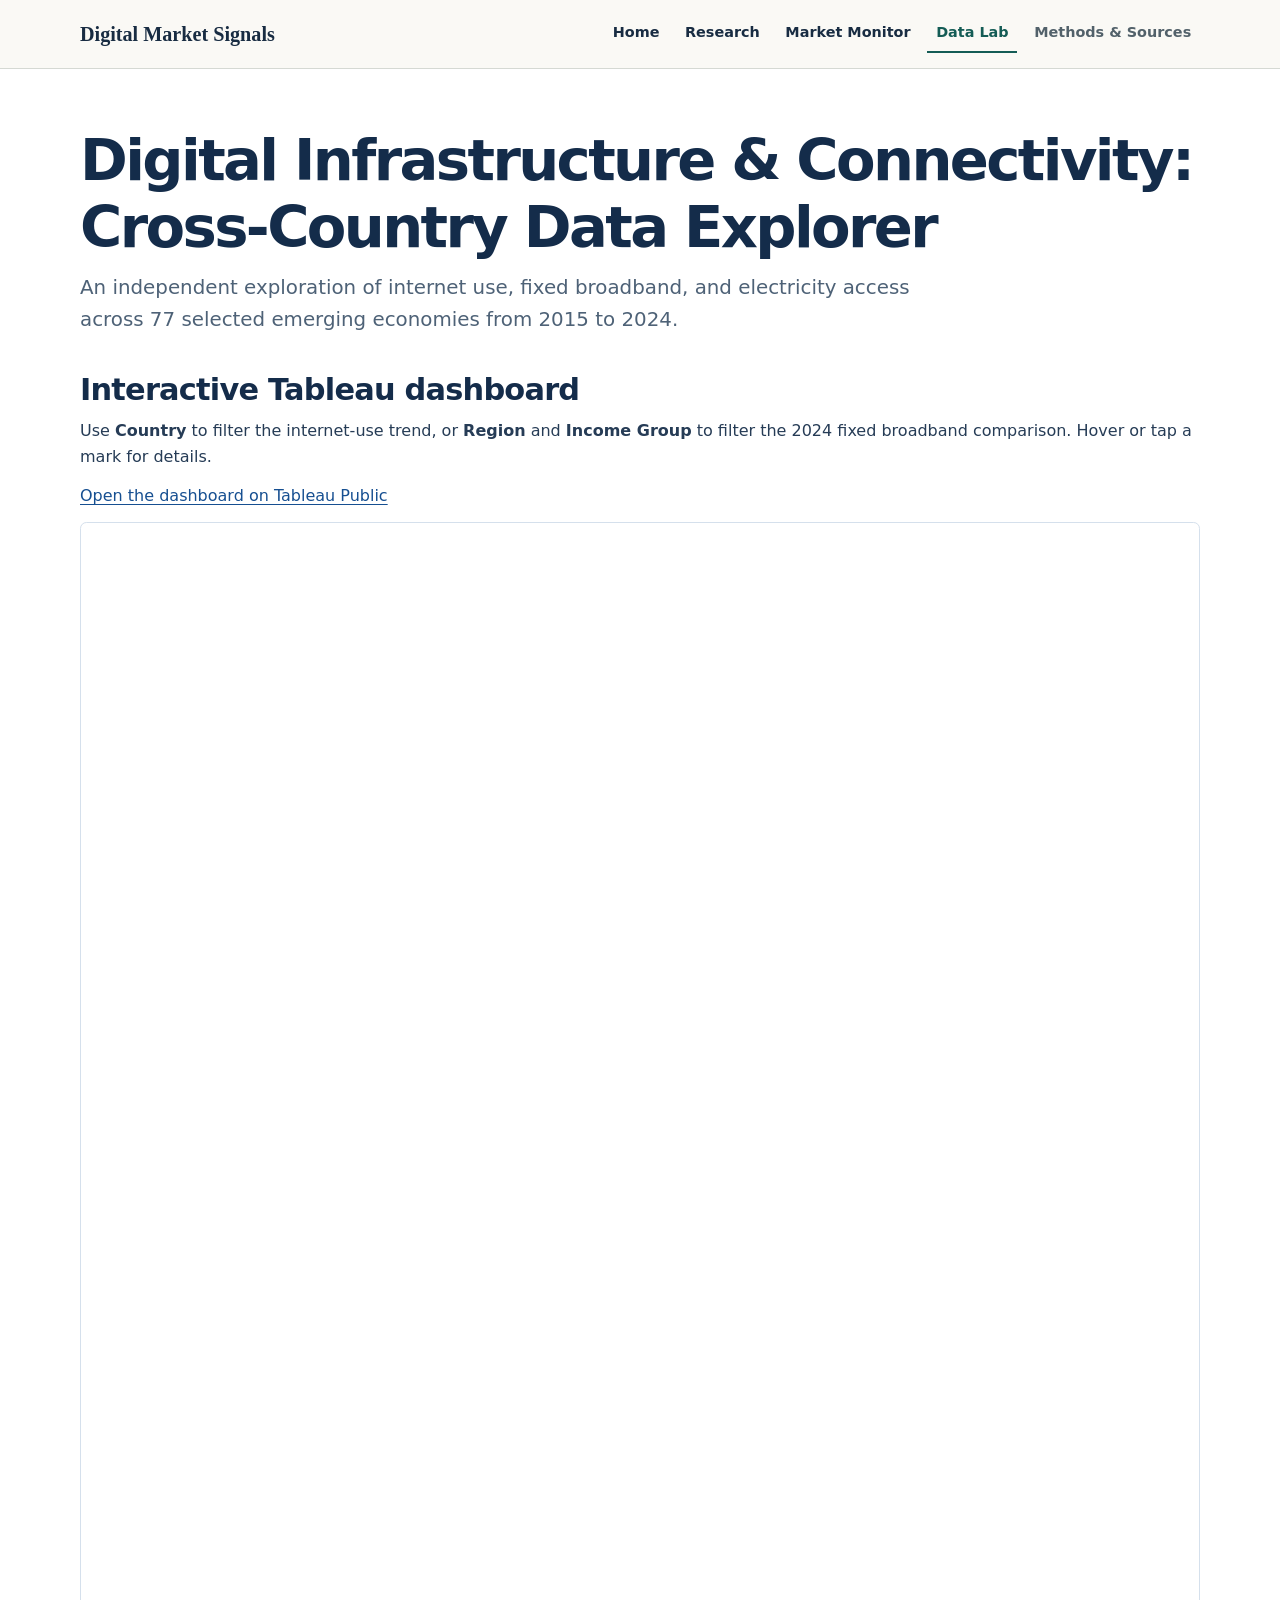
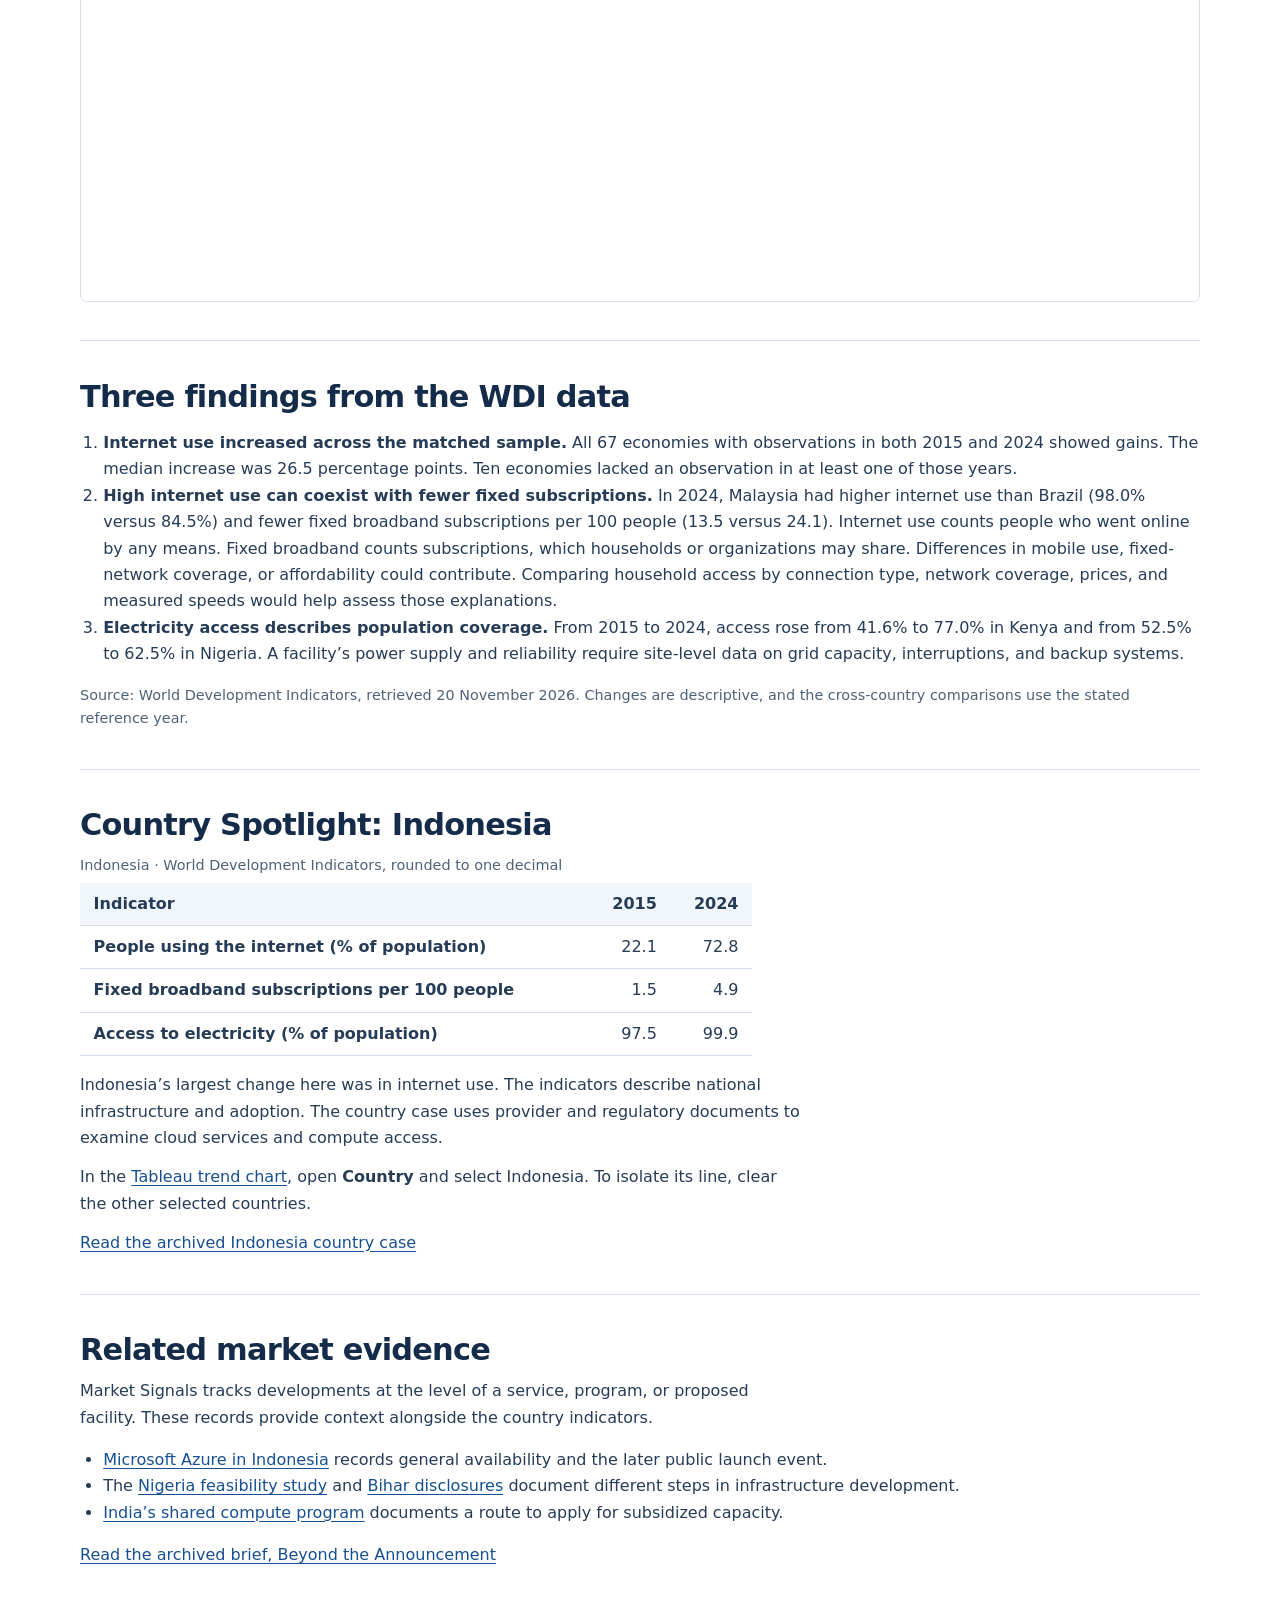
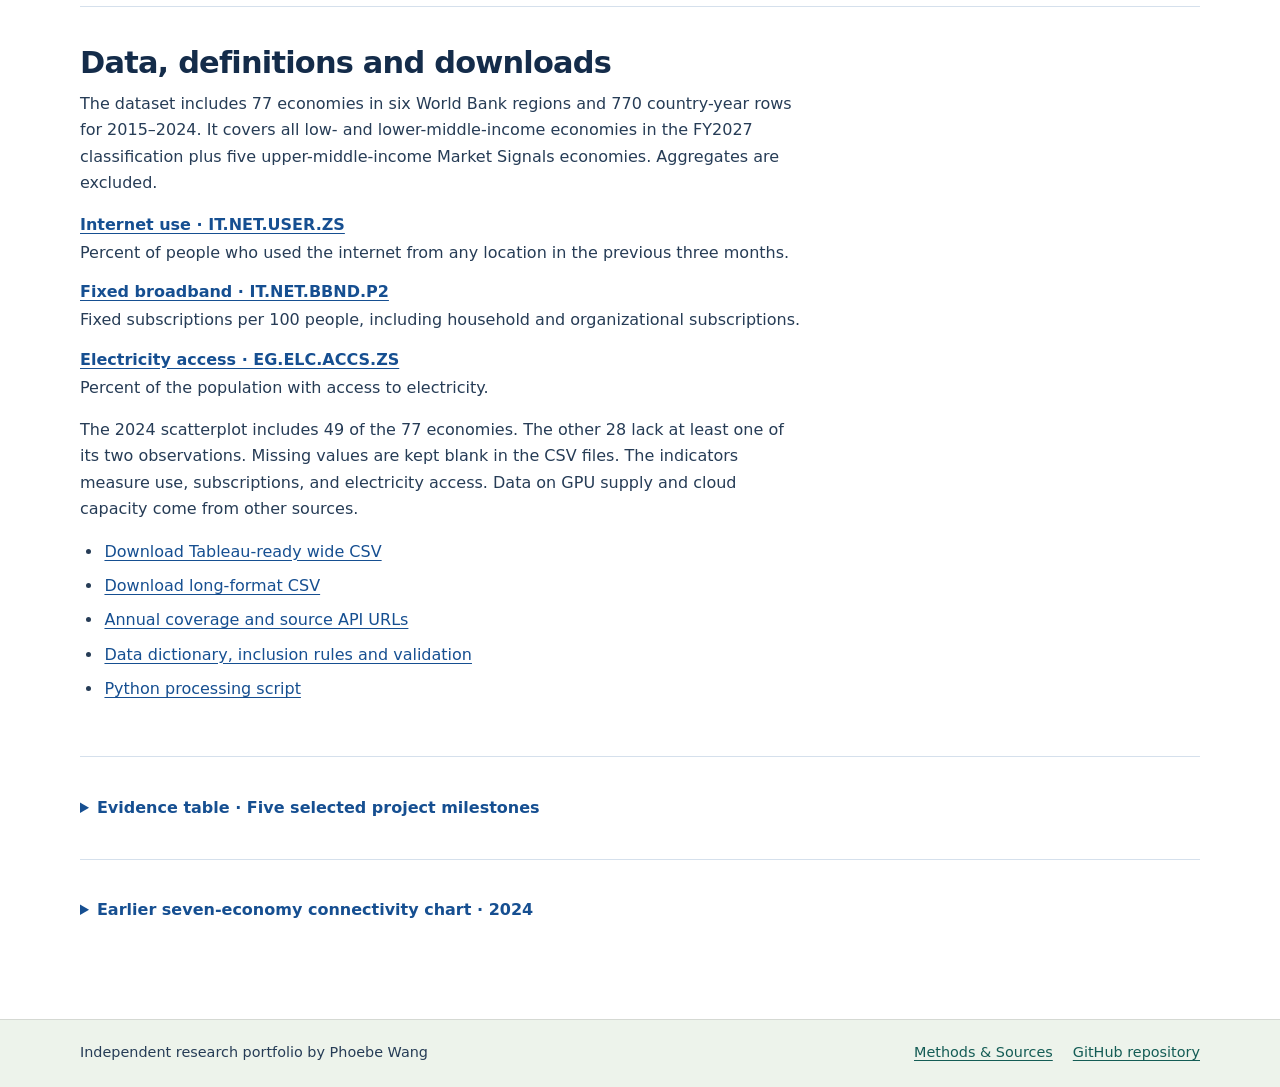
==== commit 1dfddd96: "Clarify IndiaAI reservation decision and archive earlier research" ====
--- a/data-explorer.html
+++ b/data-explorer.html
@@ -60,7 +60,7 @@
       </table>
       <p>Indonesia’s largest change here was in internet use. The indicators describe national infrastructure and adoption. The country case uses provider and regulatory documents to examine cloud services and compute access.</p>
       <p>In the <a href="#tableau-title">Tableau trend chart</a>, open <strong>Country</strong> and select Indonesia. To isolate its line, clear the other selected countries.</p>
-      <p><a href="intelligence-brief.html#indonesia-case">Read the Indonesia country case</a></p>
+      <p><a href="intelligence-brief.html#indonesia-case">Read the archived Indonesia country case</a></p>
     </section>
 
     <section class="section compact" aria-labelledby="market-context">
@@ -71,7 +71,7 @@
         <li>The <a href="signal.html?id=nigeria-ustda-afridata-feasibility-2026">Nigeria feasibility study</a> and <a href="signal.html?id=india-ctrls-bihar-data-center">Bihar disclosures</a> document different steps in infrastructure development.</li>
         <li><a href="signal.html?id=india-ai-compute-portal">India’s shared compute program</a> documents a route to apply for subsidized capacity.</li>
       </ul>
-      <p><a href="https://yx-12345.github.io/digital-market-signals/intelligence-brief.html">Read Beyond the Announcement</a></p>
+      <p><a href="intelligence-brief.html">Read the archived brief, Beyond the Announcement</a></p>
     </section>
 
     <section class="section compact" aria-labelledby="data-heading">
--- a/publication.css
+++ b/publication.css
@@ -40,7 +40,6 @@
 .study-contents { display: flex; flex-direction: column; gap: .45rem; padding: .35rem 0 .35rem 1.1rem; border-inline-start: 1px solid var(--rule); font-size: .9rem; }
 .finding { margin-block: clamp(1.6rem, 3.5vw, 2.65rem) 1.5rem; border-block: 1px solid var(--rule); padding-block: 1.05rem; }
 .finding > p:first-child { font: 1.18rem/1.6 var(--sans); max-width: 79ch; }
-.finding-range { color: var(--teal); font-weight: 780; }
 .evidence-figure { background: var(--surface); border: 1px solid var(--rule); border-top: 3px solid var(--teal); padding: clamp(1rem, 3vw, 2rem); }
 .evidence-figure figcaption { margin: 0; }
 .evidence-figure h2 { margin-bottom: .4rem; }
@@ -117,8 +116,8 @@
 .range-graphic > div { height: .65rem; position: relative; background: #d7e2d8; }
 .range-graphic > div span { position: absolute; height: 100%; inset-inline-start: 50.5%; width: 35.9%; background: var(--teal); }
 .range-graphic p { display: flex; justify-content: space-between; color: var(--secondary); font-size: .76rem; margin: .2rem 0 .6rem; }
-.publication-button, .publication-button:visited { display: inline-block; margin-top: .6rem; padding: .55rem .85rem; background: var(--teal); color: white; font-weight: 700; text-decoration: none; }
-.publication-button:hover { background: #10483f; }
+.publication a.publication-button { display: inline-block; margin-top: .6rem; padding: .55rem .85rem; background: var(--teal); color: white; font-weight: 700; text-decoration: none; }
+.publication a.publication-button:hover { background: #10483f; }
 .home-monitor, .home-products { border-top: 1px solid var(--rule); margin-top: clamp(1.65rem,4vw,3rem); padding-top: 1.25rem; }
 .home-section-heading { display: flex; justify-content: space-between; gap: .5rem 1rem; align-items: baseline; flex-wrap: wrap; }
 .preview-stories, .home-products { display: grid; grid-template-columns: repeat(3,minmax(0,1fr)); gap: .75rem 1.5rem; }
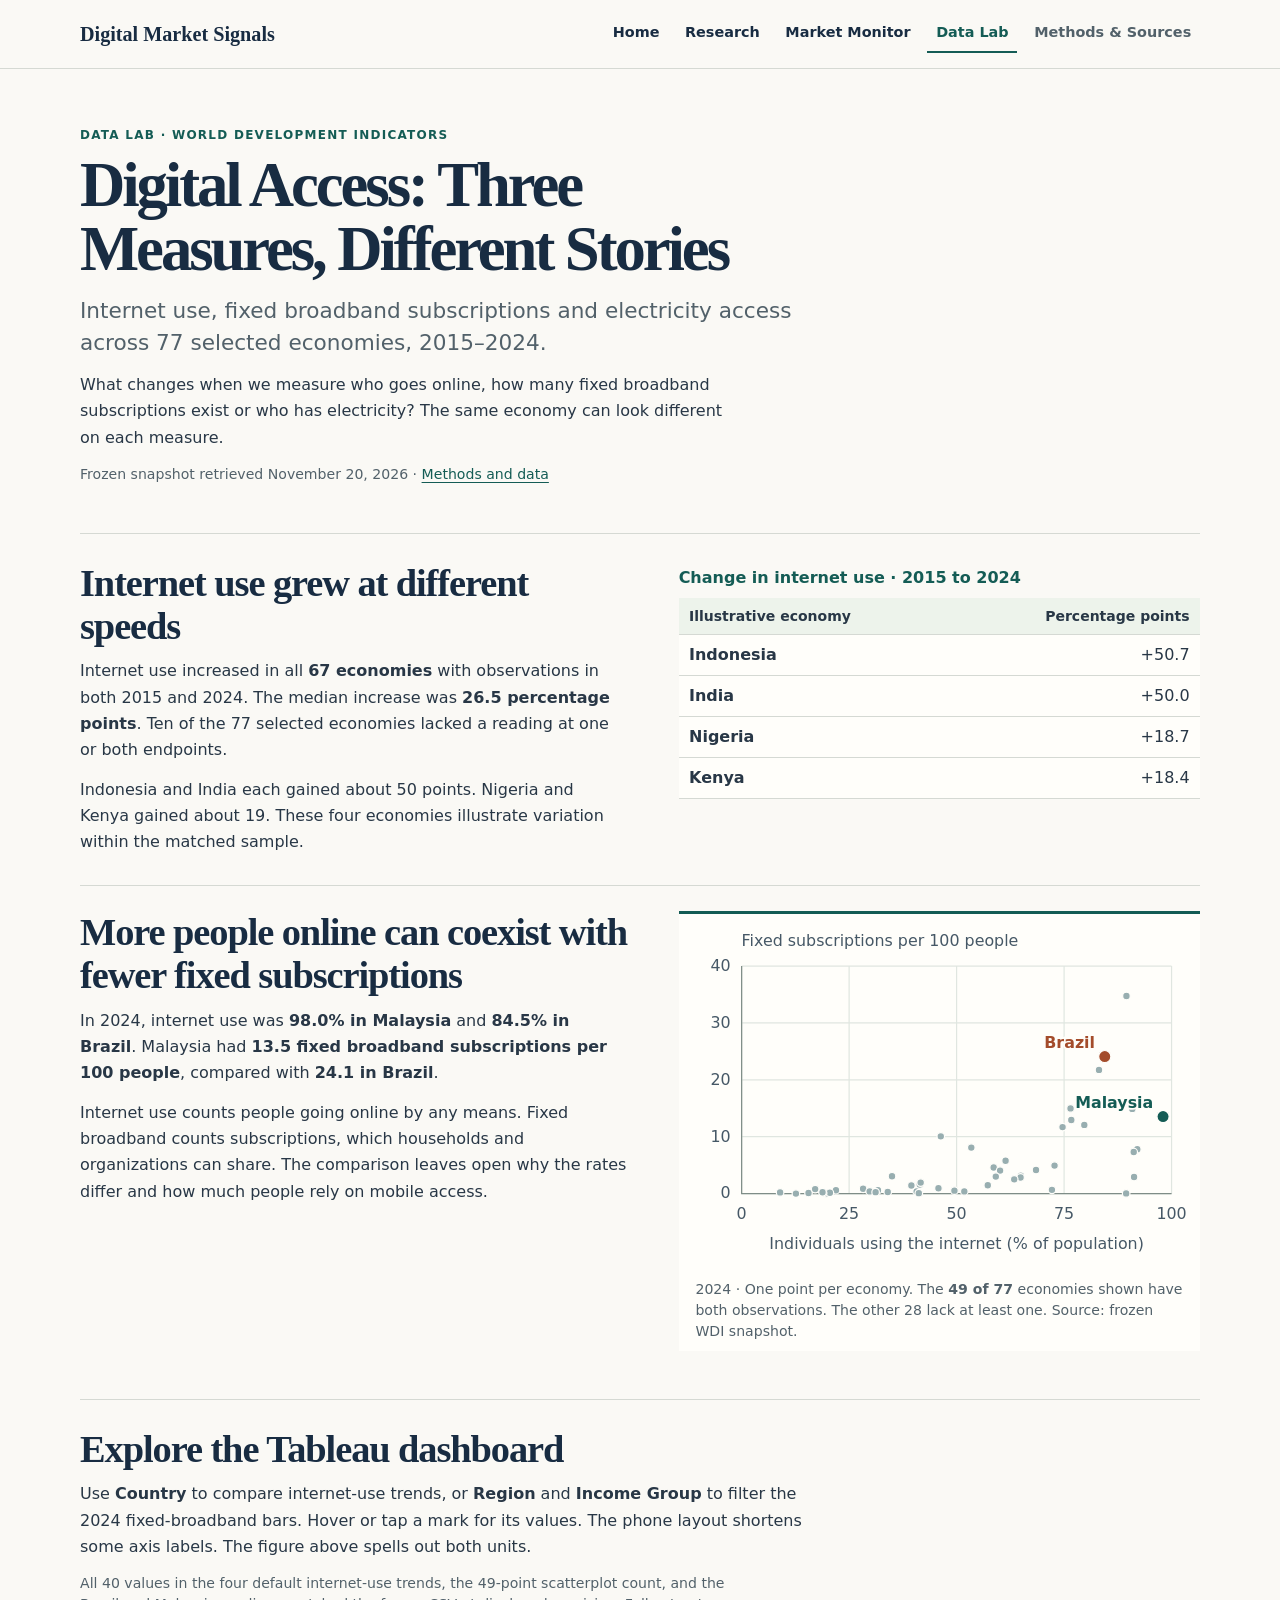
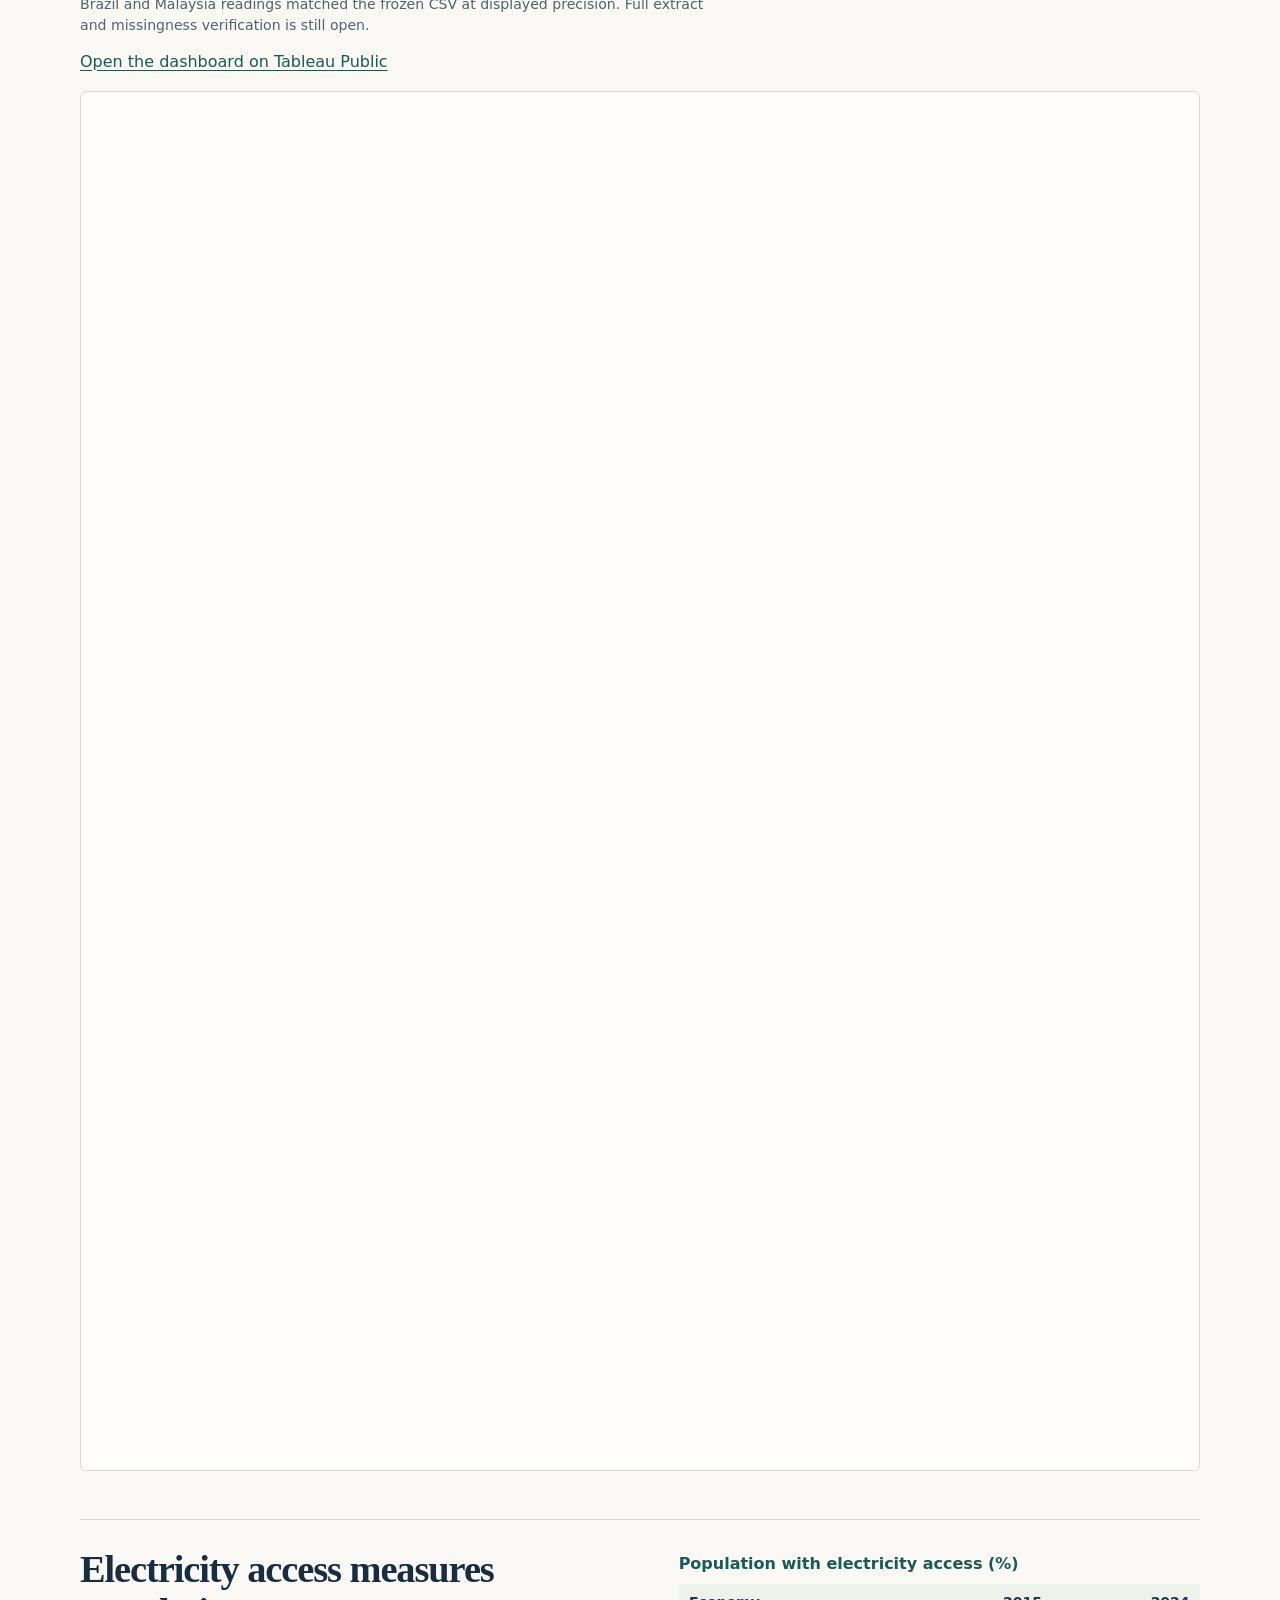
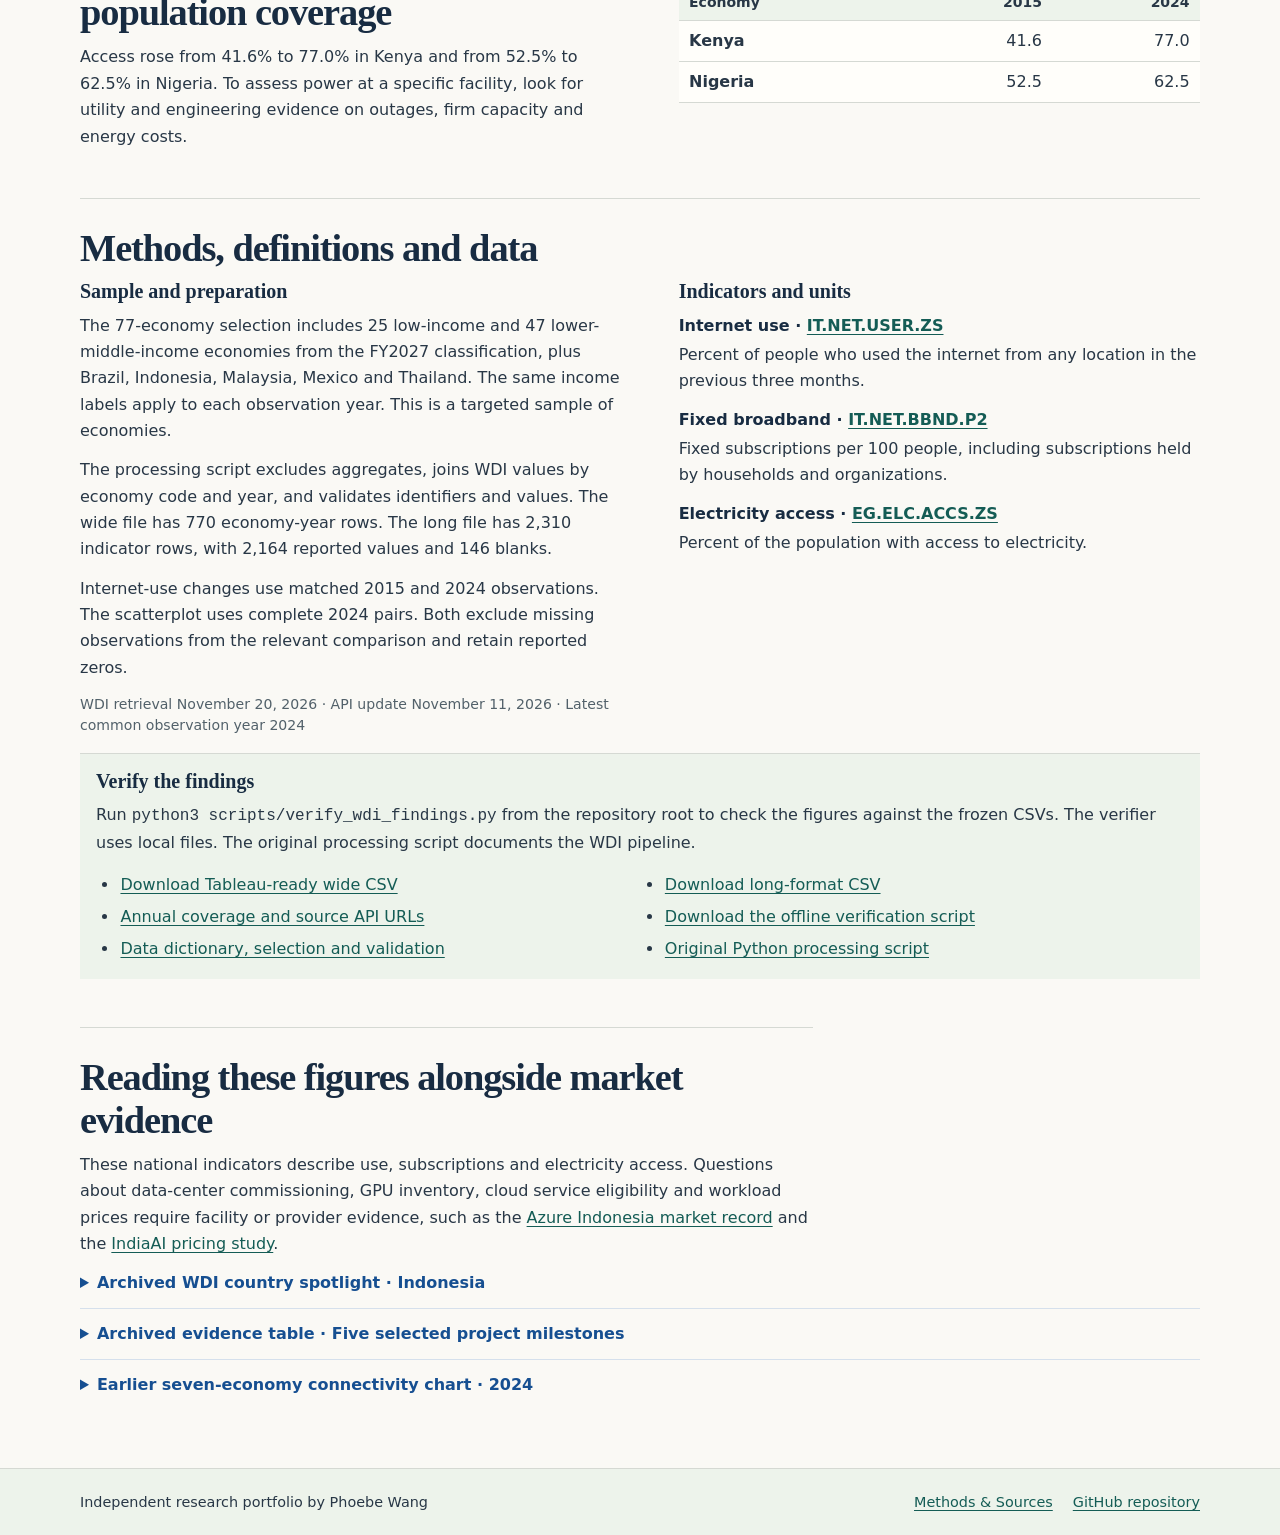
==== commit ae3db4bb: "Develop the Digital Access Data Lab research page" ====
--- a/data-explorer.html
+++ b/data-explorer.html
@@ -3,14 +3,15 @@
 <head>
   <meta charset="utf-8">
   <meta name="viewport" content="width=device-width, initial-scale=1">
-  <meta name="description" content="An independent exploration of internet use, fixed broadband, and electricity access in 77 economies using World Development Indicators.">
-  <title>Digital Infrastructure &amp; Connectivity: Cross-Country Data Explorer | Digital Market Signals</title>
+  <meta name="description" content="Two findings on internet use and fixed broadband across 77 selected economies, with electricity access context and reproducible World Development Indicators data.">
+  <title>Digital Access: Three Measures, Different Stories | Digital Market Signals</title>
   <link rel="stylesheet" href="styles.css?v=6">
   <link rel="canonical" href="https://yx-12345.github.io/digital-market-signals/data-explorer.html">
   <script defer src="explorer.js?v=4"></script>
-  <link rel="stylesheet" href="publication.css?v=1">
+  <link rel="stylesheet" href="publication.css?v=2">
+  <link rel="stylesheet" href="data-lab.css?v=1">
 </head>
-<body>
+<body class="publication">
   <a class="skip" href="#main">Skip to content</a>
   <header class="site-header publication-header">
     <div class="wrap header-inner">
@@ -24,32 +25,116 @@
       </nav>
     </div>
   </header>
-  <main class="wrap page" id="main" tabindex="-1">
-    <header class="page-intro">
-      <h1>Digital Infrastructure &amp; Connectivity: Cross-Country Data Explorer</h1>
-      <p class="lede">An independent exploration of internet use, fixed broadband, and electricity access across 77 selected emerging economies from 2015 to 2024.</p>
+  <main class="wrap publication-main data-lab" id="main" tabindex="-1">
+    <header class="data-lab-intro">
+      <p class="kicker">Data Lab · World Development Indicators</p>
+      <h1>Digital Access: Three Measures, Different Stories</h1>
+      <p class="subtitle">Internet use, fixed broadband subscriptions and electricity access across 77 selected economies, 2015–2024.</p>
+      <p>What changes when we measure who goes online, how many fixed broadband subscriptions exist or who has electricity? The same economy can look different on each measure.</p>
+      <p class="caption">Frozen snapshot retrieved <time datetime="2026-11-20">November 20, 2026</time> · <a href="#data-heading">Methods and data</a></p>
     </header>
 
-    <section class="section tableau-section" aria-labelledby="tableau-title">
-      <h2 id="tableau-title">Interactive Tableau dashboard</h2>
-      <p>Use <strong>Country</strong> to filter the internet-use trend, or <strong>Region</strong> and <strong>Income Group</strong> to filter the 2024 fixed broadband comparison. Hover or tap a mark for details.</p>
+    <section class="lab-section" aria-labelledby="wdi-findings">
+      <div class="lab-split">
+        <div class="lab-copy">
+          <h2 id="wdi-findings">Internet use grew at different speeds</h2>
+          <p>Internet use increased in all <strong>67 economies</strong> with observations in both 2015 and 2024. The median increase was <strong>26.5 percentage points</strong>. Ten of the 77 selected economies lacked a reading at one or both endpoints.</p>
+          <p>Indonesia and India each gained about 50 points. Nigeria and Kenya gained about 19. These four economies illustrate variation within the matched sample.</p>
+        </div>
+        <table class="lab-table">
+          <caption>Change in internet use · 2015 to 2024</caption>
+          <thead><tr><th scope="col">Illustrative economy</th><th scope="col">Percentage points</th></tr></thead>
+          <tbody>
+            <tr><th scope="row">Indonesia</th><td>+50.7</td></tr>
+            <tr><th scope="row">India</th><td>+50.0</td></tr>
+            <tr><th scope="row">Nigeria</th><td>+18.7</td></tr>
+            <tr><th scope="row">Kenya</th><td>+18.4</td></tr>
+          </tbody>
+        </table>
+      </div>
+
+      <div class="lab-split lab-second-finding">
+        <div class="lab-copy">
+          <h2 id="internet-and-broadband">More people online can coexist with fewer fixed subscriptions</h2>
+          <p>In 2024, internet use was <strong>98.0% in Malaysia</strong> and <strong>84.5% in Brazil</strong>. Malaysia had <strong>13.5 fixed broadband subscriptions per 100 people</strong>, compared with <strong>24.1 in Brazil</strong>.</p>
+          <p>Internet use counts people going online by any means. Fixed broadband counts subscriptions, which households and organizations can share. The comparison leaves open why the rates differ and how much people rely on mobile access.</p>
+        </div>
+        <figure class="access-scatter">
+          <img src="assets/wdi-access-scatter-2024.svg" width="420" height="282" alt="Scatterplot of 49 economies in 2024. Malaysia has higher internet use than Brazil, while Brazil has more fixed broadband subscriptions per 100 people. Both country values are given in the text.">
+          <figcaption class="caption">2024 · One point per economy. The <strong>49 of 77</strong> economies shown have both observations. The other 28 lack at least one. Source: frozen WDI snapshot.</figcaption>
+        </figure>
+      </div>
+    </section>
+
+    <section class="lab-section tableau-section" aria-labelledby="tableau-title">
+      <h2 id="tableau-title">Explore the Tableau dashboard</h2>
+      <p class="lab-copy">Use <strong>Country</strong> to compare internet-use trends, or <strong>Region</strong> and <strong>Income Group</strong> to filter the 2024 fixed-broadband bars. Hover or tap a mark for its values. The phone layout shortens some axis labels. The figure above spells out both units.</p>
+      <p class="caption lab-copy" id="tableau-verification">All 40 values in the four default internet-use trends, the 49-point scatterplot count, and the Brazil and Malaysia readings matched the frozen CSV at displayed precision. Full extract and missingness verification is still open.</p>
       <p><a href="https://public.tableau.com/app/profile/yu1607/viz/DigitalInfrastructureinEmergingEconomies/Dashboard1">Open the dashboard on Tableau Public</a></p>
-      <iframe class="tableau-frame" src="https://public.tableau.com/views/DigitalInfrastructureinEmergingEconomies/Dashboard1?:embed=y&amp;:showVizHome=n&amp;:tabs=n" title="Interactive Tableau dashboard: Digital Infrastructure in Emerging Economies" width="1100" height="1380" allowfullscreen></iframe>
-    </section>
-
-    <section class="section" aria-labelledby="wdi-findings">
-      <h2 id="wdi-findings">Three findings from the WDI data</h2>
-      <ol class="findings">
-        <li><strong>Internet use increased across the matched sample.</strong> All 67 economies with observations in both 2015 and 2024 showed gains. The median increase was 26.5 percentage points. Ten economies lacked an observation in at least one of those years.</li>
-        <li><strong>High internet use can coexist with fewer fixed subscriptions.</strong> In 2024, Malaysia had higher internet use than Brazil (98.0% versus 84.5%) and fewer fixed broadband subscriptions per 100 people (13.5 versus 24.1). Internet use counts people who went online by any means. Fixed broadband counts subscriptions, which households or organizations may share. Differences in mobile use, fixed-network coverage, or affordability could contribute. Comparing household access by connection type, network coverage, prices, and measured speeds would help assess those explanations.</li>
-        <li><strong>Electricity access describes population coverage.</strong> From 2015 to 2024, access rose from 41.6% to 77.0% in Kenya and from 52.5% to 62.5% in Nigeria. A facility’s power supply and reliability require site-level data on grid capacity, interruptions, and backup systems.</li>
-      </ol>
-      <p class="metadata">Source: World Development Indicators, retrieved 20 November 2026. Changes are descriptive, and the cross-country comparisons use the stated reference year.</p>
-    </section>
-
-    <section class="section compact" id="indonesia-spotlight" aria-labelledby="indonesia-spotlight-title">
-      <h2 id="indonesia-spotlight-title">Country Spotlight: Indonesia</h2>
-      <table class="spotlight-table">
+      <iframe class="tableau-frame" src="https://public.tableau.com/views/DigitalInfrastructureinEmergingEconomies/Dashboard1?:embed=y&amp;:showVizHome=n&amp;:tabs=n" title="Tableau dashboard with internet-use trends, 2024 broadband bars and a 2024 internet-use versus broadband scatterplot" aria-describedby="tableau-verification" width="1100" height="1380" loading="lazy" allowfullscreen></iframe>
+    </section>
+
+    <section class="lab-section" aria-labelledby="electricity-context">
+      <div class="lab-split">
+        <div class="lab-copy">
+          <h2 id="electricity-context">Electricity access measures population coverage</h2>
+          <p>Access rose from 41.6% to 77.0% in Kenya and from 52.5% to 62.5% in Nigeria. To assess power at a specific facility, look for utility and engineering evidence on outages, firm capacity and energy costs.</p>
+        </div>
+        <table class="lab-table">
+          <caption>Population with electricity access (%)</caption>
+          <thead><tr><th scope="col">Economy</th><th scope="col">2015</th><th scope="col">2024</th></tr></thead>
+          <tbody>
+            <tr><th scope="row">Kenya</th><td>41.6</td><td>77.0</td></tr>
+            <tr><th scope="row">Nigeria</th><td>52.5</td><td>62.5</td></tr>
+          </tbody>
+        </table>
+      </div>
+    </section>
+
+    <section class="lab-section" aria-labelledby="data-heading">
+      <h2 id="data-heading">Methods, definitions and data</h2>
+      <div class="lab-methods">
+        <div>
+          <h3>Sample and preparation</h3>
+          <p>The 77-economy selection includes 25 low-income and 47 lower-middle-income economies from the FY2027 classification, plus Brazil, Indonesia, Malaysia, Mexico and Thailand. The same income labels apply to each observation year. This is a targeted sample of economies.</p>
+          <p>The processing script excludes aggregates, joins WDI values by economy code and year, and validates identifiers and values. The wide file has 770 economy-year rows. The long file has 2,310 indicator rows, with 2,164 reported values and 146 blanks.</p>
+          <p>Internet-use changes use matched 2015 and 2024 observations. The scatterplot uses complete 2024 pairs. Both exclude missing observations from the relevant comparison and retain reported zeros.</p>
+          <p class="caption">WDI retrieval <time datetime="2026-11-20">November 20, 2026</time> · API update <time datetime="2026-11-11">November 11, 2026</time> · Latest common observation year 2024</p>
+        </div>
+        <div>
+          <h3>Indicators and units</h3>
+          <dl class="lab-definitions">
+            <dt>Internet use · <a href="https://databank.worldbank.org/metadataglossary/world-development-indicators/series/IT.NET.USER.ZS">IT.NET.USER.ZS</a></dt>
+            <dd>Percent of people who used the internet from any location in the previous three months.</dd>
+            <dt>Fixed broadband · <a href="https://databank.worldbank.org/metadataglossary/world-development-indicators/series/IT.NET.BBND.P2">IT.NET.BBND.P2</a></dt>
+            <dd>Fixed subscriptions per 100 people, including subscriptions held by households and organizations.</dd>
+            <dt>Electricity access · <a href="https://databank.worldbank.org/metadataglossary/world-development-indicators/series/EG.ELC.ACCS.ZS">EG.ELC.ACCS.ZS</a></dt>
+            <dd>Percent of the population with access to electricity.</dd>
+          </dl>
+        </div>
+      </div>
+      <div class="lab-downloads">
+        <h3>Verify the findings</h3>
+        <p>Run <code>python3 scripts/verify_wdi_findings.py</code> from the repository root to check the figures against the frozen CSVs. The verifier uses local files. The original processing script documents the WDI pipeline.</p>
+        <ul class="source-list">
+          <li><a href="data/processed/wdi_tableau.csv" download>Download Tableau-ready wide CSV</a></li>
+          <li><a href="data/processed/wdi_long.csv" download>Download long-format CSV</a></li>
+          <li><a href="data/processed/wdi_coverage.json">Annual coverage and source API URLs</a></li>
+          <li><a href="scripts/verify_wdi_findings.py" download>Download the offline verification script</a></li>
+          <li><a href="https://github.com/YX-12345/digital-market-signals/blob/main/docs/wdi-data.md">Data dictionary, selection and validation</a></li>
+          <li><a href="https://github.com/YX-12345/digital-market-signals/blob/main/scripts/prepare_wdi.py">Original Python processing script</a></li>
+        </ul>
+      </div>
+    </section>
+
+    <section class="lab-section lab-copy" aria-labelledby="market-context">
+      <h2 id="market-context">Reading these figures alongside market evidence</h2>
+      <p>These national indicators describe use, subscriptions and electricity access. Questions about data-center commissioning, GPU inventory, cloud service eligibility and workload prices require facility or provider evidence, such as the <a href="signal.html?id=indonesia-azure-region">Azure Indonesia market record</a> and the <a href="research.html">IndiaAI pricing study</a>.</p>
+    </section>
+
+    <details class="section archive">
+      <summary id="indonesia-spotlight-title">Archived WDI country spotlight · Indonesia</summary>
+      <table class="spotlight-table" id="indonesia-spotlight">
         <caption class="metadata">Indonesia · World Development Indicators, rounded to one decimal</caption>
         <thead><tr><th scope="col">Indicator</th><th scope="col">2015</th><th scope="col">2024</th></tr></thead>
         <tbody>
@@ -61,42 +146,10 @@
       <p>Indonesia’s largest change here was in internet use. The indicators describe national infrastructure and adoption. The country case uses provider and regulatory documents to examine cloud services and compute access.</p>
       <p>In the <a href="#tableau-title">Tableau trend chart</a>, open <strong>Country</strong> and select Indonesia. To isolate its line, clear the other selected countries.</p>
       <p><a href="intelligence-brief.html#indonesia-case">Read the archived Indonesia country case</a></p>
-    </section>
-
-    <section class="section compact" aria-labelledby="market-context">
-      <h2 id="market-context">Related market evidence</h2>
-      <p>Market Signals tracks developments at the level of a service, program, or proposed facility. These records provide context alongside the country indicators.</p>
-      <ul>
-        <li><a href="signal.html?id=indonesia-azure-region">Microsoft Azure in Indonesia</a> records general availability and the later public launch event.</li>
-        <li>The <a href="signal.html?id=nigeria-ustda-afridata-feasibility-2026">Nigeria feasibility study</a> and <a href="signal.html?id=india-ctrls-bihar-data-center">Bihar disclosures</a> document different steps in infrastructure development.</li>
-        <li><a href="signal.html?id=india-ai-compute-portal">India’s shared compute program</a> documents a route to apply for subsidized capacity.</li>
-      </ul>
-      <p><a href="intelligence-brief.html">Read the archived brief, Beyond the Announcement</a></p>
-    </section>
-
-    <section class="section compact" aria-labelledby="data-heading">
-      <h2 id="data-heading">Data, definitions and downloads</h2>
-      <p>The dataset includes 77 economies in six World Bank regions and 770 country-year rows for 2015–2024. It covers all low- and lower-middle-income economies in the FY2027 classification plus five upper-middle-income Market Signals economies. Aggregates are excluded.</p>
-      <dl class="definitions">
-        <dt><a href="https://databank.worldbank.org/metadataglossary/world-development-indicators/series/IT.NET.USER.ZS">Internet use · IT.NET.USER.ZS</a></dt>
-        <dd>Percent of people who used the internet from any location in the previous three months.</dd>
-        <dt><a href="https://databank.worldbank.org/metadataglossary/world-development-indicators/series/IT.NET.BBND.P2">Fixed broadband · IT.NET.BBND.P2</a></dt>
-        <dd>Fixed subscriptions per 100 people, including household and organizational subscriptions.</dd>
-        <dt><a href="https://databank.worldbank.org/metadataglossary/world-development-indicators/series/EG.ELC.ACCS.ZS">Electricity access · EG.ELC.ACCS.ZS</a></dt>
-        <dd>Percent of the population with access to electricity.</dd>
-      </dl>
-      <p>The 2024 scatterplot includes 49 of the 77 economies. The other 28 lack at least one of its two observations. Missing values are kept blank in the CSV files. The indicators measure use, subscriptions, and electricity access. Data on GPU supply and cloud capacity come from other sources.</p>
-      <ul class="source-list">
-        <li><a href="data/processed/wdi_tableau.csv" download>Download Tableau-ready wide CSV</a></li>
-        <li><a href="data/processed/wdi_long.csv" download>Download long-format CSV</a></li>
-        <li><a href="data/processed/wdi_coverage.json">Annual coverage and source API URLs</a></li>
-        <li><a href="https://github.com/YX-12345/digital-market-signals/blob/main/docs/wdi-data.md">Data dictionary, inclusion rules and validation</a></li>
-        <li><a href="https://github.com/YX-12345/digital-market-signals/blob/main/scripts/prepare_wdi.py">Python processing script</a></li>
-      </ul>
-    </section>
+    </details>
 
     <details class="section archive">
-      <summary id="infrastructure-title">Evidence table · Five selected project milestones</summary>
+      <summary id="infrastructure-title">Archived evidence table · Five selected project milestones</summary>
       <p>These curated examples compare the milestone supported by each record. They do not measure total national capacity, market coverage or AI readiness.</p>
       <p class="table-hint">Scroll the table horizontally to see the evidence links.</p>
       <div class="table-scroll" role="region" aria-labelledby="infrastructure-title" tabindex="0">
@@ -105,7 +158,7 @@
           <tbody>
             <tr><th scope="row">Indonesia · commercial cloud</th><td>Operational. Microsoft reported general availability in April 2025. Workload-specific services and quotas need checking.</td><td><a href="signal.html?id=indonesia-azure-region">Indonesia Central record</a></td></tr>
             <tr><th scope="row">India · shared compute</th><td>Program launched. The March 2025 government release describes subsidized access. Realized allocations and wait times are separate questions.</td><td><a href="signal.html?id=india-ai-compute-portal">AI Compute Portal record</a></td></tr>
-            <tr><th scope="row">India · local infrastructure</th><td>Proposed. An October letter of intent and a November report identify different Bihar sites. The published evidence does not resolve the relationship.</td><td><a href="signal.html?id=india-ctrls-bihar-data-center">Bihar proposals record</a></td></tr>
+            <tr><th scope="row">India · local infrastructure</th><td>MoU signed for a proposed 150 MW facility. CtrlS links the November agreement to the October letter of intent and identifies the Patna area as its preferred location.</td><td><a href="signal.html?id=india-ctrls-bihar-data-center">Bihar proposal record</a></td></tr>
             <tr><th scope="row">Nigeria · local infrastructure</th><td>Feasibility study funded. USTDA announced study funding in September 2026 for two proposed sites.</td><td><a href="signal.html?id=nigeria-ustda-afridata-feasibility-2026">AFRIDATA study record</a></td></tr>
             <tr><th scope="row">Kenya · local infrastructure</th><td>Proposed, with a later delay reported. The cited evidence establishes neither commissioning nor cancellation.</td><td><a href="signal.html?id=kenya-g42-olkaria-plan">Olkaria proposal record</a></td></tr>
           </tbody>
--- a/data-lab.css
+++ b/data-lab.css
@@ -0,0 +1,31 @@
+.data-lab-intro { max-width: 52rem; }
+.data-lab-intro h1 { max-width: 22ch; font-size: clamp(2.35rem, 4.9vw, 4.35rem); }
+.data-lab-intro .subtitle { max-width: 53ch; }
+.data-lab-intro > p:not(.subtitle) { max-width: 64ch; }
+.lab-section { border-top: 1px solid var(--rule); margin-block-start: clamp(2rem, 4vw, 3rem); padding-block-start: clamp(1.15rem, 2.5vw, 1.75rem); }
+.lab-split, .lab-methods { display: grid; grid-template-columns: minmax(0, 1.05fr) minmax(0, 1fr); gap: 1rem clamp(1.5rem, 4vw, 3.25rem); align-items: start; }
+.lab-second-finding { margin-top: 1.8rem; padding-top: 1.6rem; border-top: 1px solid var(--rule); }
+.lab-copy { max-width: 72ch; }
+.lab-copy > p { overflow-wrap: break-word; }
+.lab-table { width: 100%; margin: .2rem 0 0; border-collapse: collapse; background: var(--surface); font-variant-numeric: tabular-nums; }
+.lab-table caption { text-align: left; color: var(--teal); font-weight: 700; margin-bottom: .4rem; }
+.lab-table th, .lab-table td { border-block-end: 1px solid var(--rule); padding: .42rem .65rem; text-align: left; }
+.lab-table thead { background: var(--pale); font-size: .875rem; }
+.lab-table td, .lab-table thead th:not(:first-child) { text-align: right; }
+.access-scatter { margin: 0; border-top: 3px solid var(--teal); padding: .5rem .25rem .6rem; background: var(--surface); }
+.access-scatter img { display: block; width: 100%; height: auto; }
+.access-scatter figcaption { padding-inline: .8rem; }
+.tableau-section .tableau-frame { margin-block-start: 1rem; border-color: var(--rule); background: var(--surface); }
+.lab-methods h3, .lab-downloads h3 { margin-bottom: .55rem; font-size: 1.25rem; }
+.lab-definitions { margin: 0; }
+.lab-definitions dt { color: var(--navy); font-weight: 720; }
+.lab-definitions dd { margin: .18rem 0 .75rem; }
+.lab-downloads { margin-top: 1.1rem; padding: 1rem; border-top: 1px solid var(--rule); background: var(--pale); }
+.lab-downloads ul { display: grid; grid-template-columns: repeat(2, minmax(0, 1fr)); gap: .35rem 1.5rem; margin-bottom: 0; }
+.lab-downloads li + li { margin-top: 0; }
+.data-lab .archive { padding-block: .75rem; }
+@media (max-width: 46rem) {
+  .lab-split, .lab-methods, .lab-downloads ul { grid-template-columns: minmax(0, 1fr); }
+  .data-lab { padding-block-start: 1.45rem; }
+  .lab-second-finding { margin-top: 1.4rem; }
+}
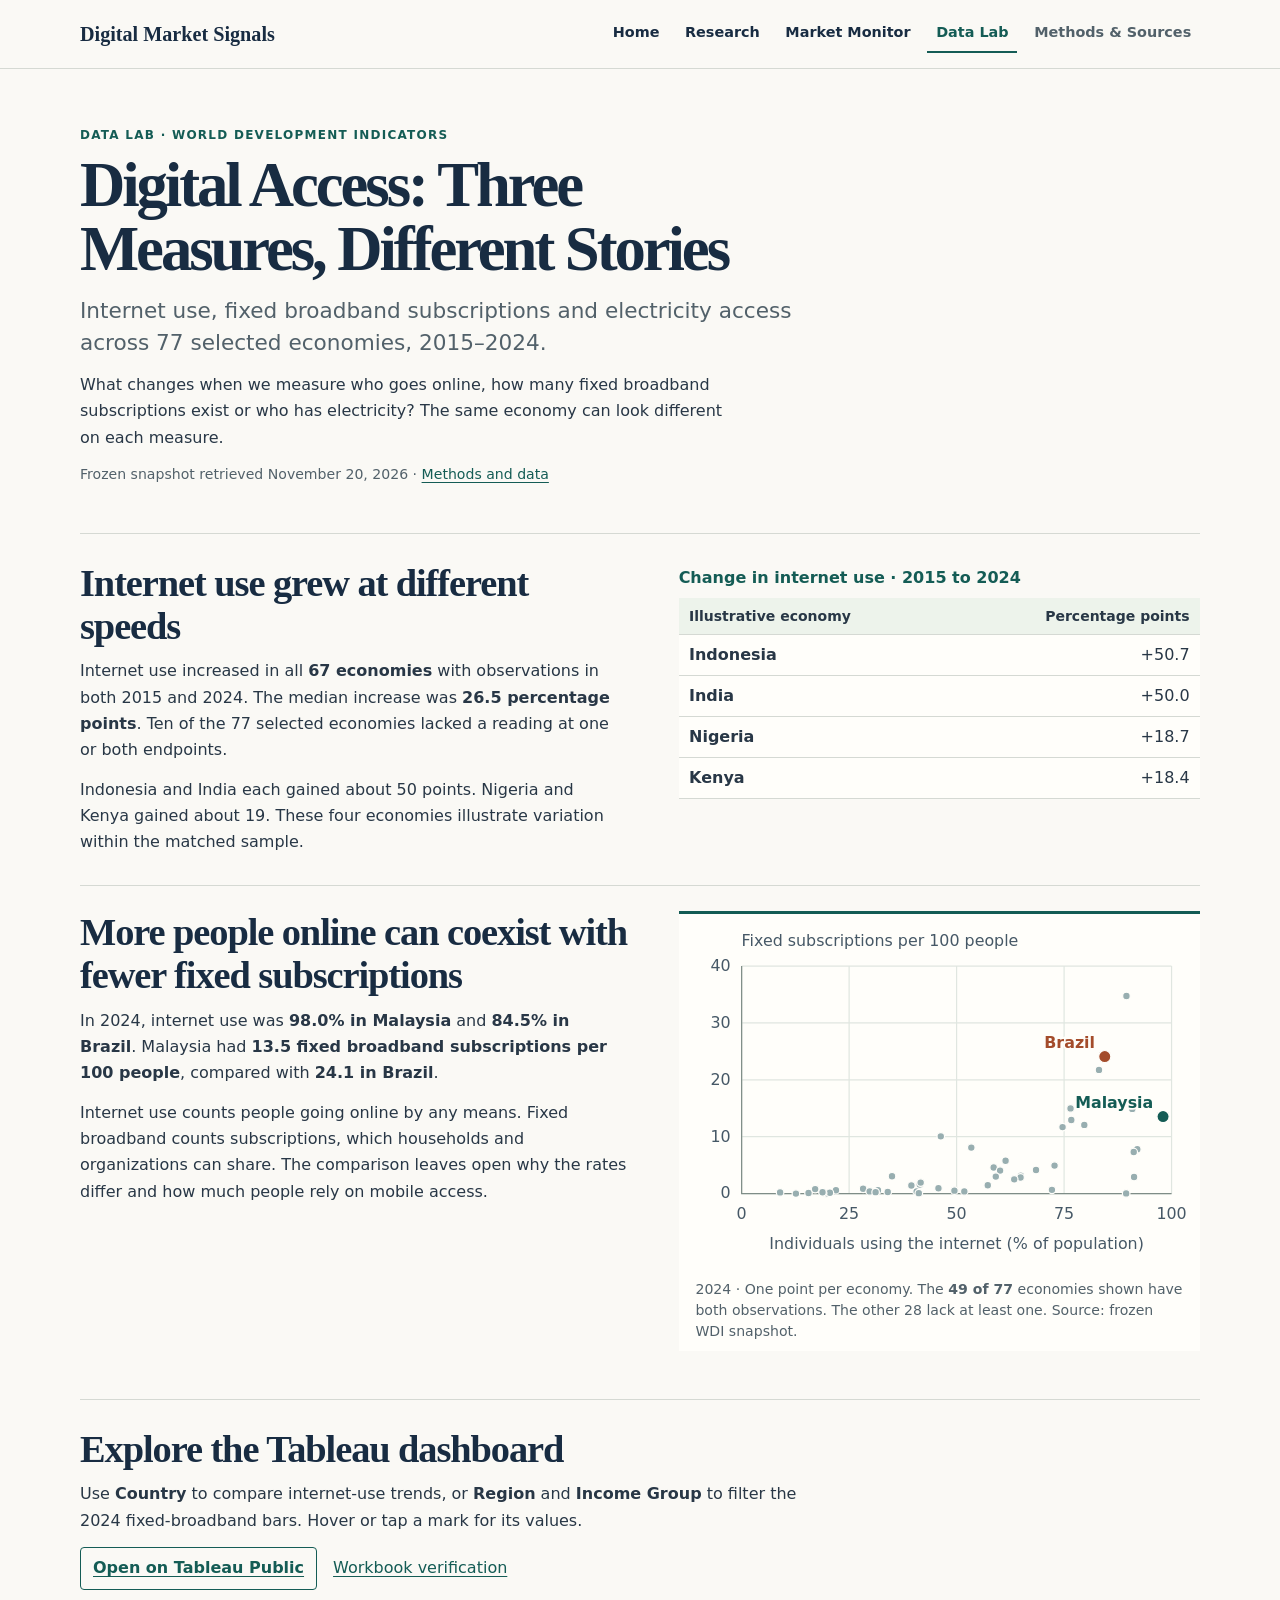
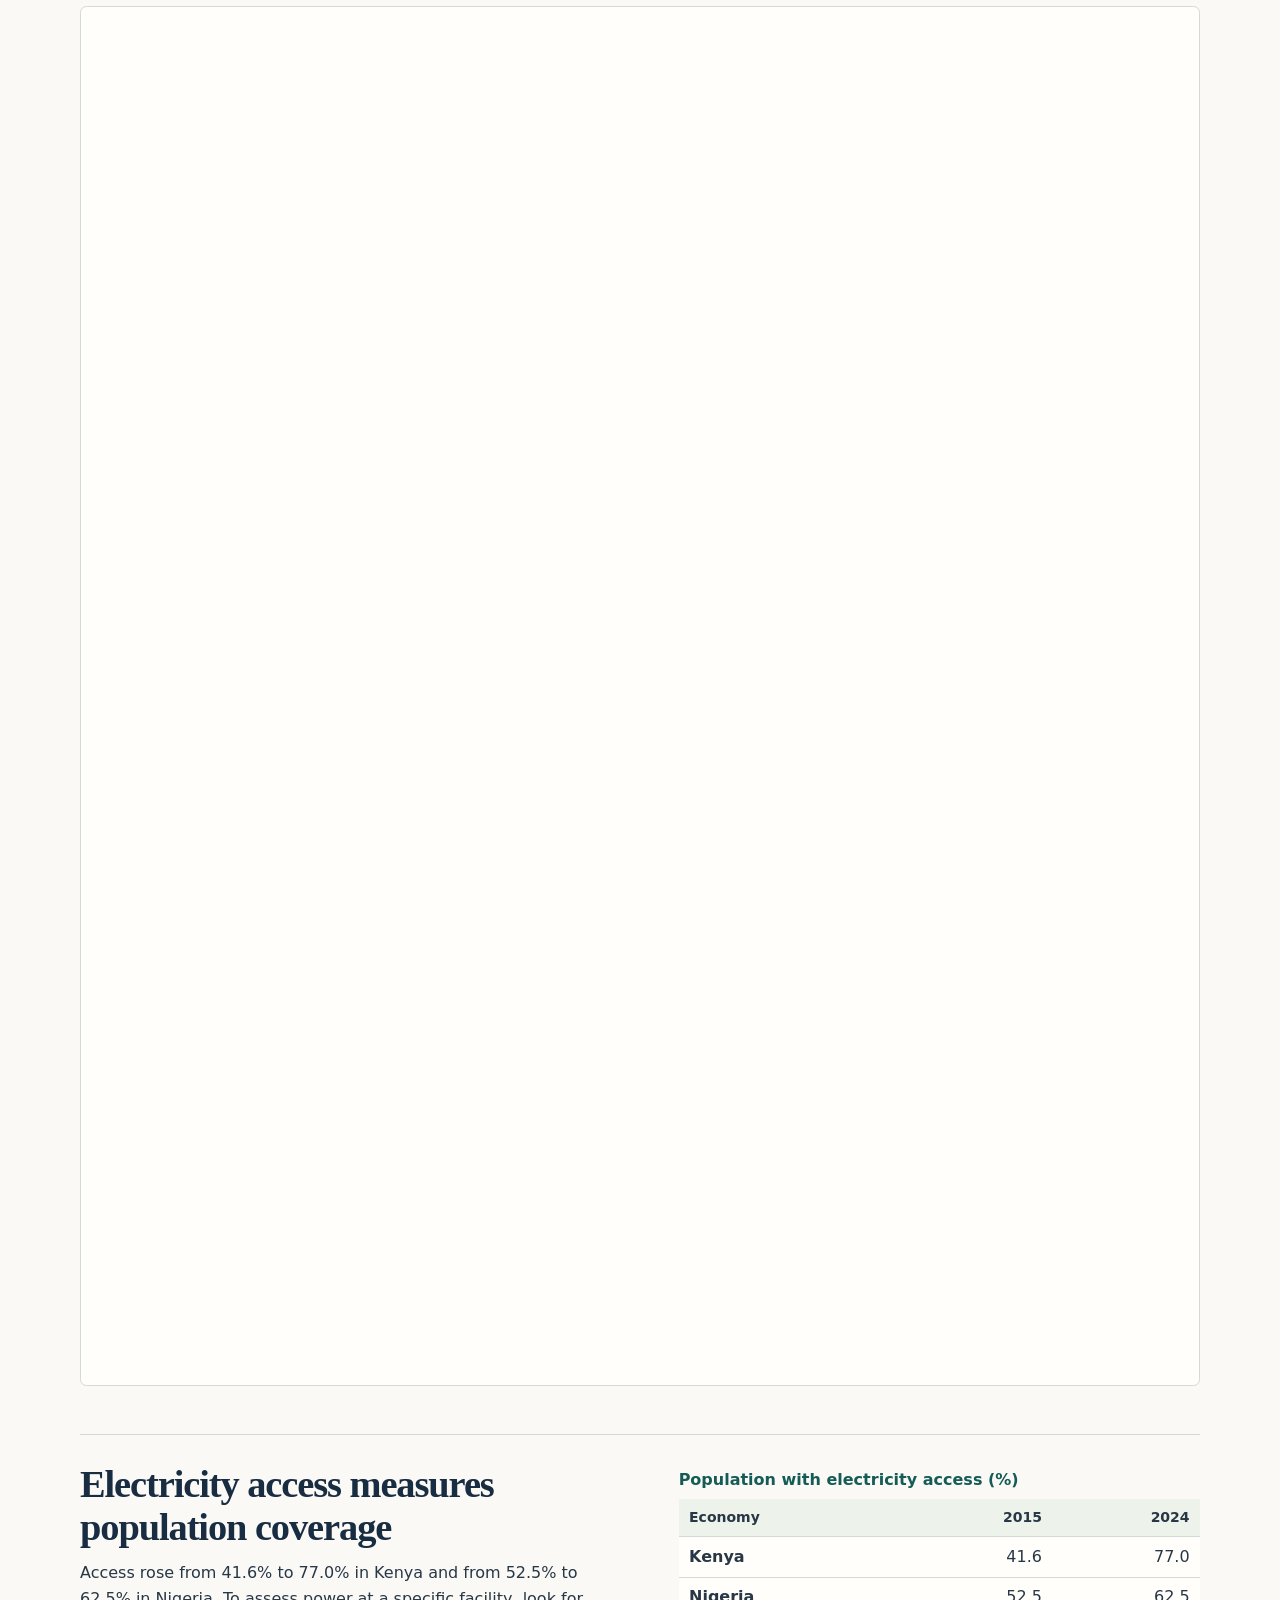
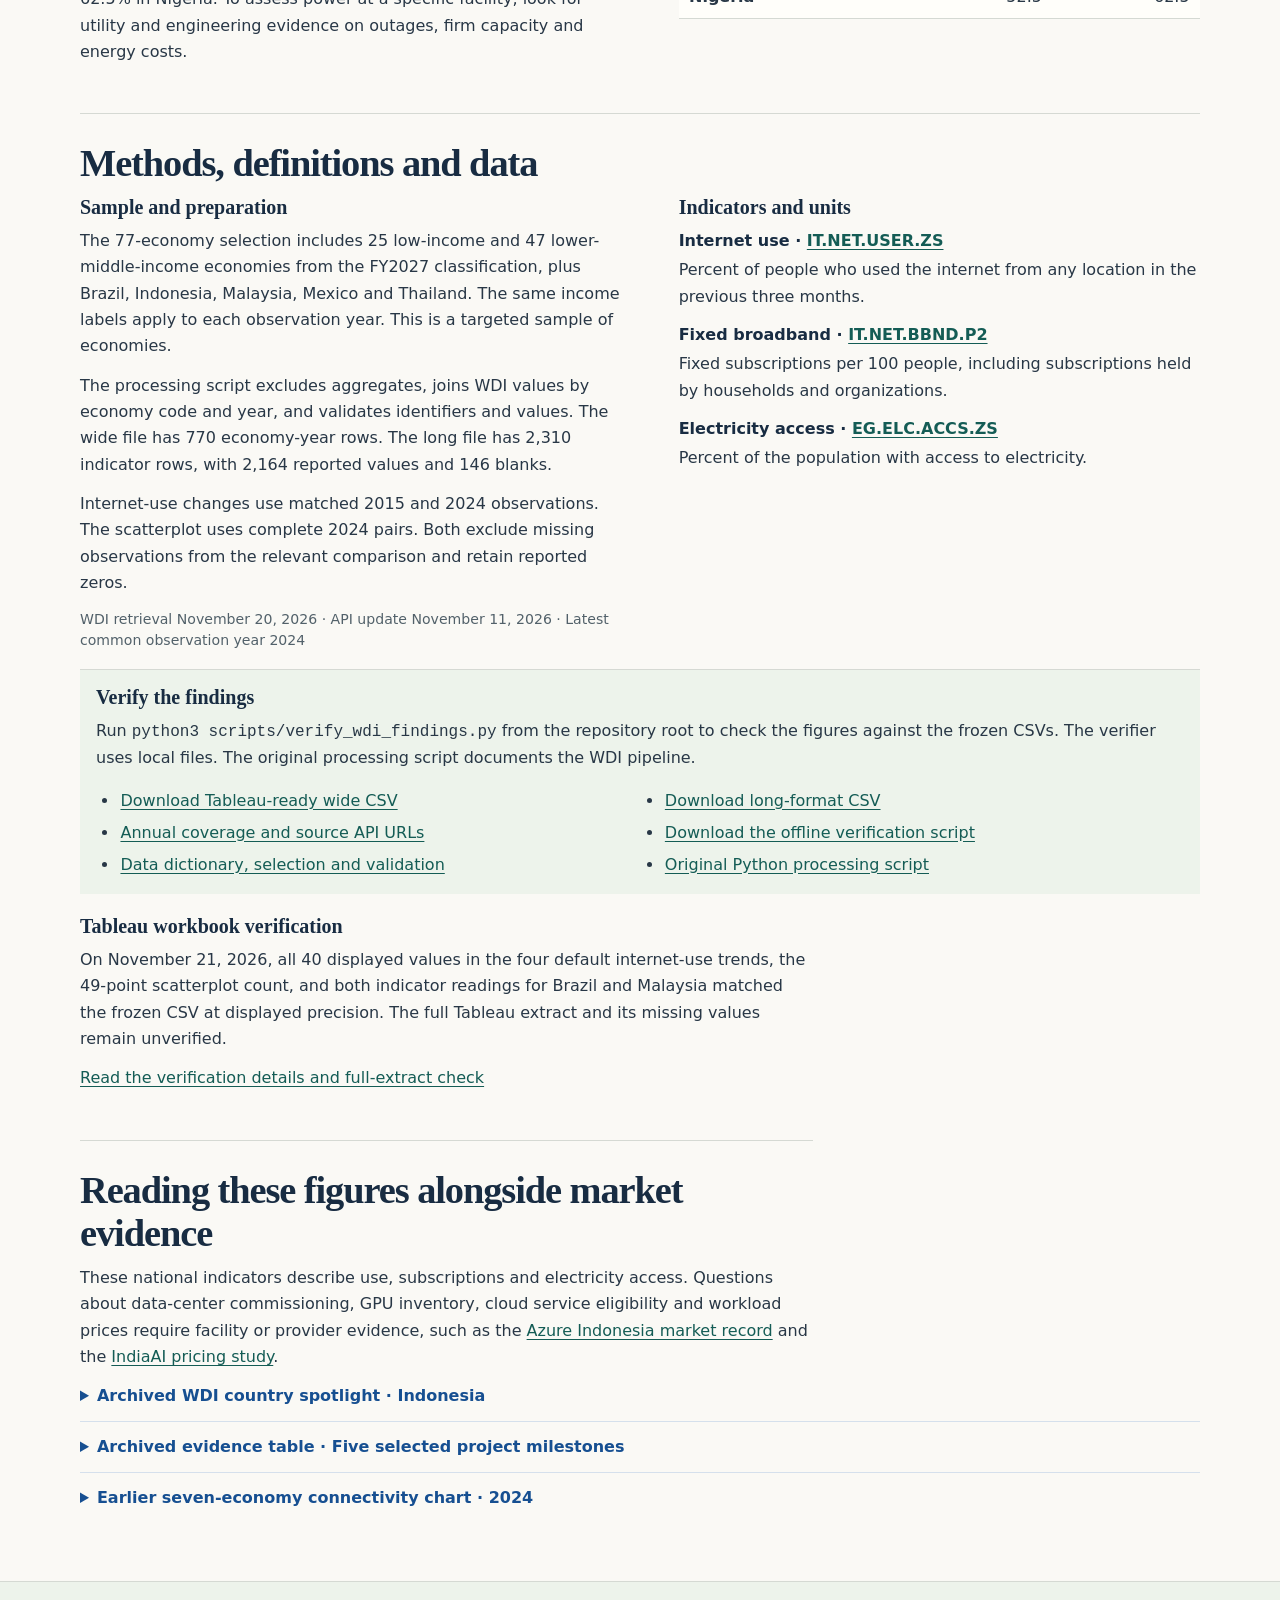
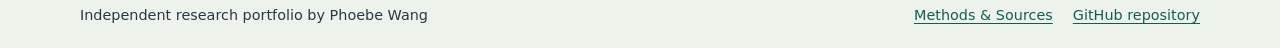
==== commit 20f295d8: "Clarify Tableau verification and mobile viewing" ====
--- a/data-explorer.html
+++ b/data-explorer.html
@@ -9,7 +9,7 @@
   <link rel="canonical" href="https://yx-12345.github.io/digital-market-signals/data-explorer.html">
   <script defer src="explorer.js?v=4"></script>
   <link rel="stylesheet" href="publication.css?v=2">
-  <link rel="stylesheet" href="data-lab.css?v=1">
+  <link rel="stylesheet" href="data-lab.css?v=2">
 </head>
 <body class="publication">
   <a class="skip" href="#main">Skip to content</a>
@@ -68,10 +68,10 @@
 
     <section class="lab-section tableau-section" aria-labelledby="tableau-title">
       <h2 id="tableau-title">Explore the Tableau dashboard</h2>
-      <p class="lab-copy">Use <strong>Country</strong> to compare internet-use trends, or <strong>Region</strong> and <strong>Income Group</strong> to filter the 2024 fixed-broadband bars. Hover or tap a mark for its values. The phone layout shortens some axis labels. The figure above spells out both units.</p>
-      <p class="caption lab-copy" id="tableau-verification">All 40 values in the four default internet-use trends, the 49-point scatterplot count, and the Brazil and Malaysia readings matched the frozen CSV at displayed precision. Full extract and missingness verification is still open.</p>
-      <p><a href="https://public.tableau.com/app/profile/yu1607/viz/DigitalInfrastructureinEmergingEconomies/Dashboard1">Open the dashboard on Tableau Public</a></p>
-      <iframe class="tableau-frame" src="https://public.tableau.com/views/DigitalInfrastructureinEmergingEconomies/Dashboard1?:embed=y&amp;:showVizHome=n&amp;:tabs=n" title="Tableau dashboard with internet-use trends, 2024 broadband bars and a 2024 internet-use versus broadband scatterplot" aria-describedby="tableau-verification" width="1100" height="1380" loading="lazy" allowfullscreen></iframe>
+      <p class="lab-copy">Use <strong>Country</strong> to compare internet-use trends, or <strong>Region</strong> and <strong>Income Group</strong> to filter the 2024 fixed-broadband bars. Hover or tap a mark for its values.</p>
+      <p class="tableau-actions"><a class="tableau-link" href="https://public.tableau.com/app/profile/yu1607/viz/DigitalInfrastructureinEmergingEconomies/Dashboard1">Open on Tableau Public</a><a href="#tableau-verification">Workbook verification</a></p>
+      <p class="caption tableau-phone-note" id="tableau-units">The Tableau phone layout shortens some axis labels. Internet use is shown as a share of the population (%) and fixed broadband as subscriptions per 100 people. The <a href="#internet-and-broadband">static comparison</a> shows both full labels.</p>
+      <iframe class="tableau-frame" src="https://public.tableau.com/views/DigitalInfrastructureinEmergingEconomies/Dashboard1?:embed=y&amp;:showVizHome=n&amp;:tabs=n" title="Tableau dashboard with internet-use trends, 2024 broadband bars and a 2024 internet-use versus broadband scatterplot" aria-describedby="tableau-units" width="1100" height="1380" loading="lazy" allowfullscreen></iframe>
     </section>
 
     <section class="lab-section" aria-labelledby="electricity-context">
@@ -124,6 +124,11 @@
           <li><a href="https://github.com/YX-12345/digital-market-signals/blob/main/docs/wdi-data.md">Data dictionary, selection and validation</a></li>
           <li><a href="https://github.com/YX-12345/digital-market-signals/blob/main/scripts/prepare_wdi.py">Original Python processing script</a></li>
         </ul>
+      </div>
+      <div class="lab-verification lab-copy" id="tableau-verification">
+        <h3>Tableau workbook verification</h3>
+        <p>On <time datetime="2026-11-21">November 21, 2026</time>, all 40 displayed values in the four default internet-use trends, the 49-point scatterplot count, and both indicator readings for Brazil and Malaysia matched the frozen CSV at displayed precision. The full Tableau extract and its missing values remain unverified.</p>
+        <p><a href="https://github.com/YX-12345/digital-market-signals/blob/main/docs/tableau-authoring.md">Read the verification details and full-extract check</a></p>
       </div>
     </section>
 
--- a/data-lab.css
+++ b/data-lab.css
@@ -15,8 +15,12 @@
 .access-scatter { margin: 0; border-top: 3px solid var(--teal); padding: .5rem .25rem .6rem; background: var(--surface); }
 .access-scatter img { display: block; width: 100%; height: auto; }
 .access-scatter figcaption { padding-inline: .8rem; }
+.tableau-actions { display: flex; align-items: center; flex-wrap: wrap; gap: .5rem 1rem; }
+.tableau-actions .tableau-link { display: inline-block; padding: .47rem .75rem; border: 1px solid currentColor; border-radius: .25rem; font-weight: 700; }
+.tableau-phone-note { display: none; max-width: 70ch; }
 .tableau-section .tableau-frame { margin-block-start: 1rem; border-color: var(--rule); background: var(--surface); }
-.lab-methods h3, .lab-downloads h3 { margin-bottom: .55rem; font-size: 1.25rem; }
+.lab-methods h3, .lab-downloads h3, .lab-verification h3 { margin-bottom: .55rem; font-size: 1.25rem; }
+.lab-verification { margin-block-start: 1.3rem; }
 .lab-definitions { margin: 0; }
 .lab-definitions dt { color: var(--navy); font-weight: 720; }
 .lab-definitions dd { margin: .18rem 0 .75rem; }
@@ -29,3 +33,7 @@
   .data-lab { padding-block-start: 1.45rem; }
   .lab-second-finding { margin-top: 1.4rem; }
 }
+@media (max-width: 35rem) {
+  .tableau-phone-note { display: block; }
+  .tableau-section .tableau-frame { width: calc(100% + 1.25rem); margin-inline: -.625rem; }
+}
